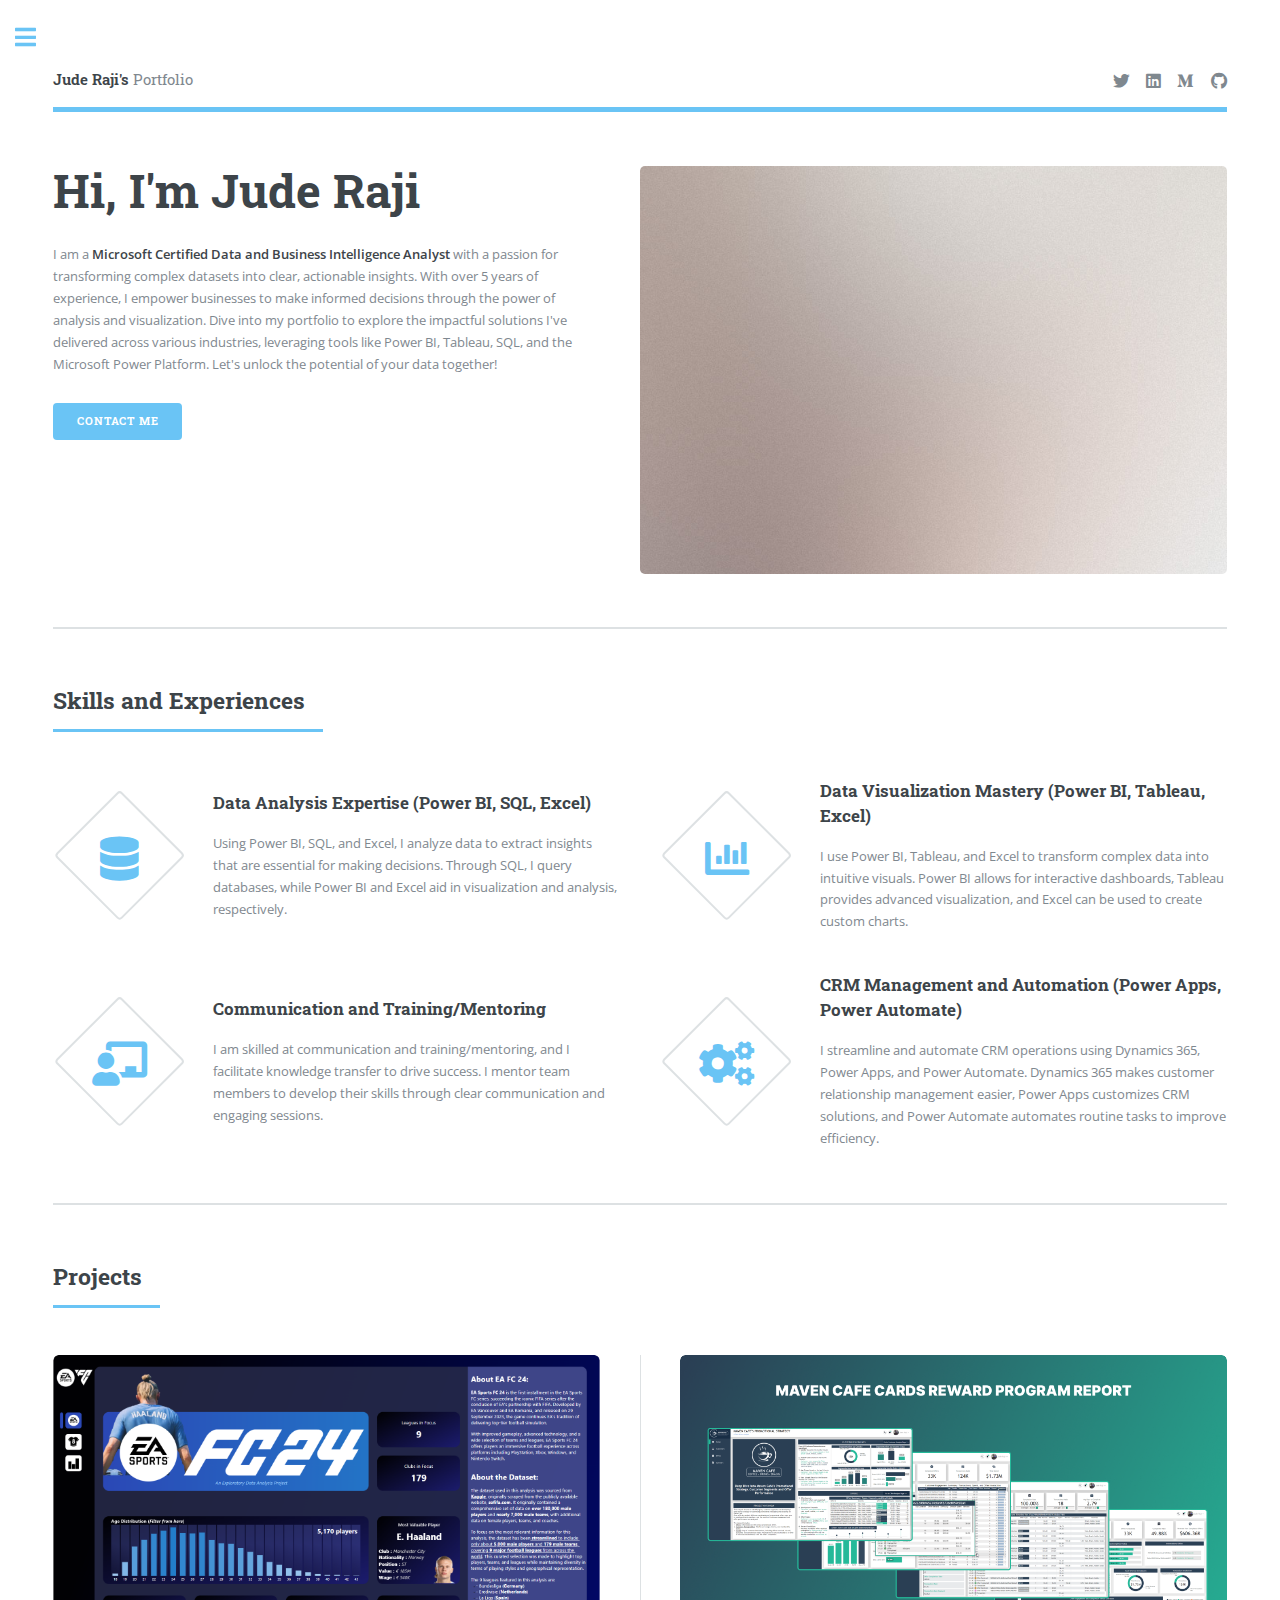
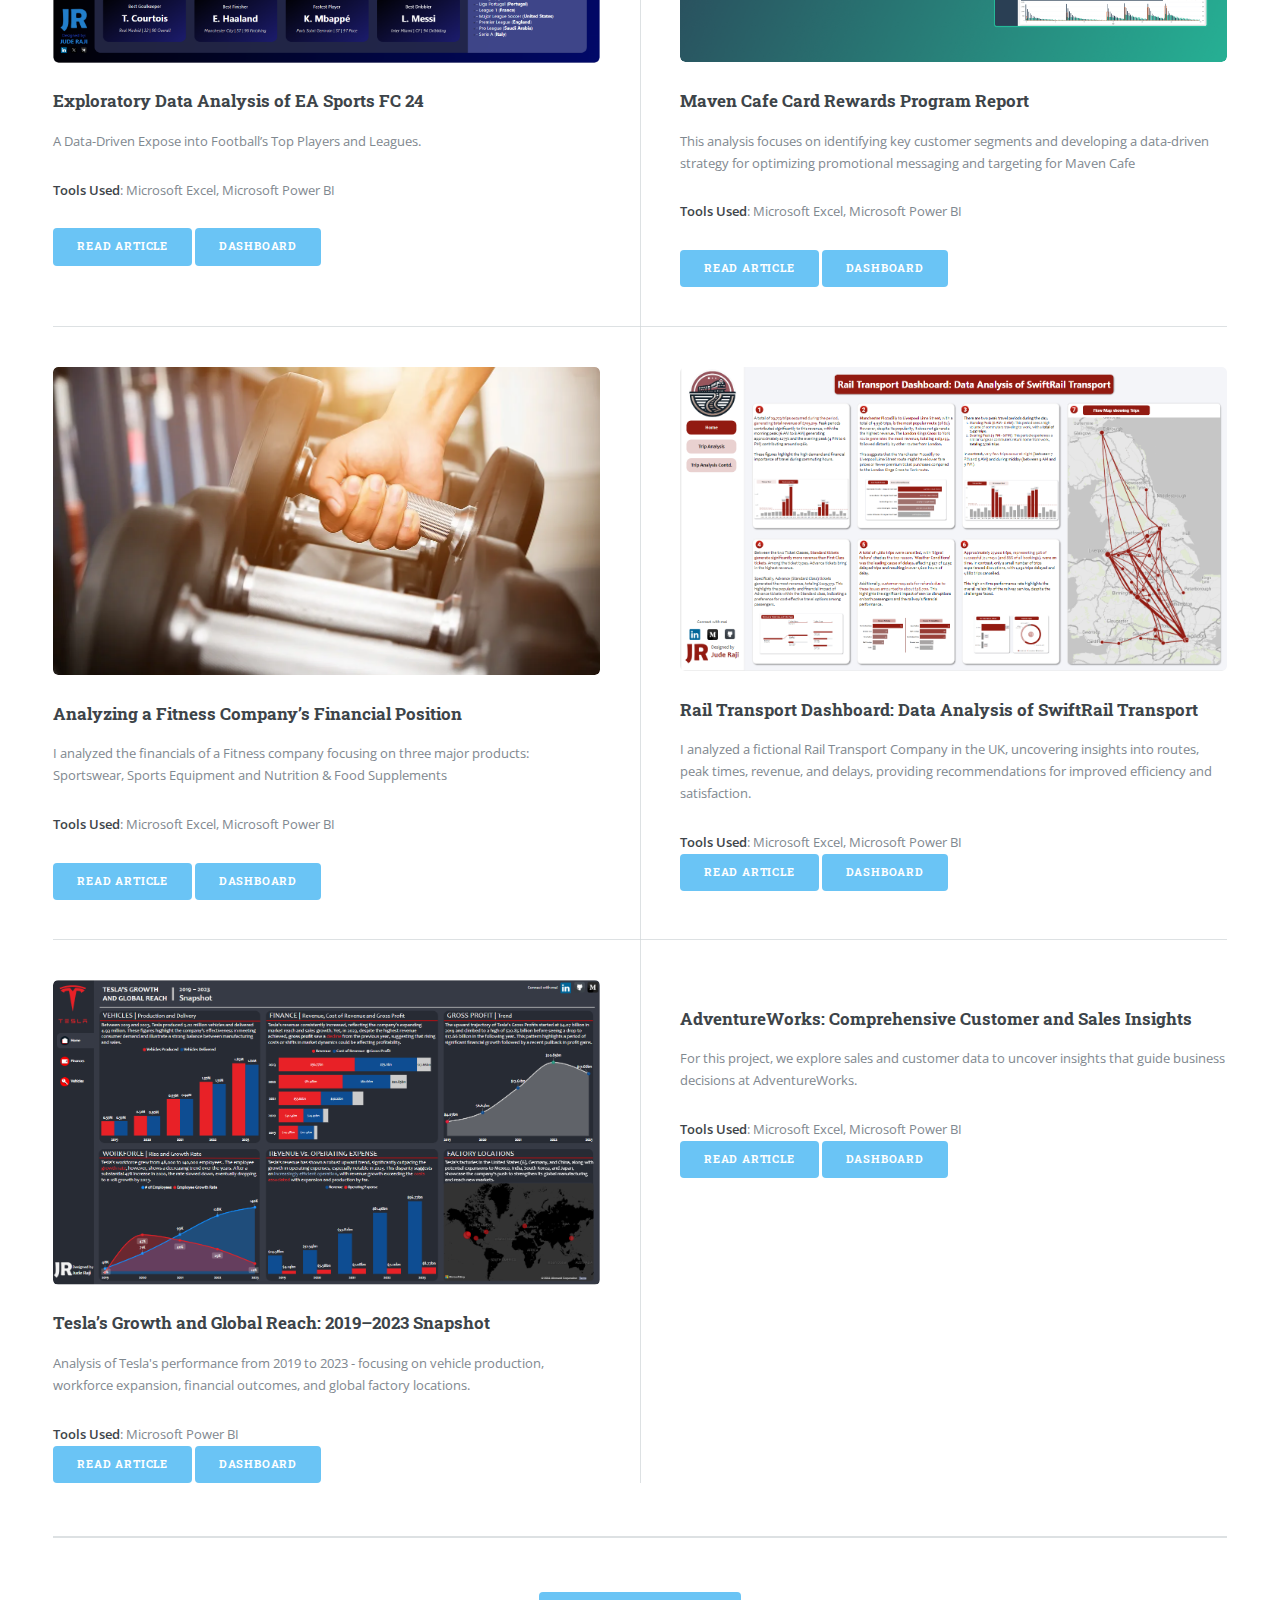
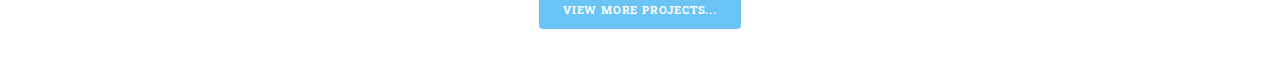
==== index.html @ 8372ec9c "Update index.html" ====
<!DOCTYPE HTML>
<!--
	
-->
<html>
	<head>
		<title>Home - Jude Raji's Portfolio</title>
		<link rel="shortcut icon" type="image/x-icon" href=images/favicon.ico>
		<meta charset="utf-8" />
		<meta name="viewport" content="width=device-width, initial-scale=1, user-scalable=no" />
		<link rel="stylesheet" href="assets/css/main.css" />
	</head>
	<body class="is-preload">

		<!-- Wrapper -->
			<div id="wrapper">

				<!-- Main -->
					<div id="main">
						<div class="inner">

							<!-- Header -->
								<header id="header">
								<a href="index.html" class="logo"><strong>Jude Raji's</strong> Portfolio</a>
									<ul class="icons">
										<li><a href="https://www.twitter.com/JudeRaji_" class="icon brands alt fa-twitter"><span class="label">Twitter</span></a></li>
										<li><a href="https://www.linkedin.com/in/jude-raji" class="icon brands alt fa-linkedin"><span class="label">Linkedin</span></a></li>
										<li><a href="https://juderaji.medium.com/" class ="icon brands alt fa-medium-m"><span class="label">Medium</span></a></li>
										<li><a href="https://github.com/juderaji" class="icon brands alt fa-github"><span class="label">GitHub</span></a></li>
									</ul>
								</header>

							<!-- Banner -->
								<section id="banner">
									<div class="content">
										<header>
											<h1>Hi, I'm Jude Raji</h1>
										</header>
										<p>I am a <strong>Microsoft Certified Data and Business Intelligence Analyst</strong> with a passion for transforming complex datasets into clear,
								actionable insights. With over 5 years of experience, I empower businesses to make informed decisions through the power of analysis and visualization.
								Dive into my portfolio to explore the impactful solutions I've delivered across various industries, leveraging tools like Power BI, Tableau, SQL,
								and the Microsoft Power Platform. Let's unlock the potential of your data together!</p>
										<ul class="actions">
											<li>
												<a href="mailto:juderaji10@gmail.com" class="button primary big">Contact Me</a>
											</li>
										</ul>
									</div>
									<span class="image object">
										<img src="images/pic10.jpg" alt="" />
									</span>
								</section>

							<!-- Section -->
								<section>
									<header class="major">
										<h2>Skills and Experiences</h2>
									</header>
									<div class="features">
										<article>
											<span class="icon solid fa-database"></span>
											<div class="content">
												<h3>Data Analysis Expertise (Power BI, SQL, Excel)</h3>
												<p>Using Power BI, SQL, and Excel, I analyze data to extract insights that are essential for making decisions. Through SQL, I query databases, while Power BI and Excel aid in visualization and analysis, respectively.</p>
											</div>
										</article>
										<article>
											<span class="icon solid fa-chart-bar"></span>
											<div class="content">
												<h3>Data Visualization Mastery (Power BI, Tableau, Excel)</h3>
												<p>I use Power BI, Tableau, and Excel to transform complex data into intuitive visuals. Power BI allows for interactive dashboards, Tableau provides advanced visualization, and Excel can be used to create custom charts.</p>
											</div>
										</article>
										<article>
											<span class="icon solid fa-chalkboard-teacher"></span>
											<div class="content">
												<h3>Communication and Training/Mentoring</h3>
												<p>I am skilled at communication and training/mentoring, and I facilitate knowledge transfer to drive success. I mentor team members to develop their skills through clear communication and engaging sessions.</p>
											</div>
										</article>
										<article>
											<span class="icon solid fa-cogs"></span>
											<div class="content">
												<h3>CRM Management and Automation (Power Apps, Power Automate)</h3>
												<p>I streamline and automate CRM operations using Dynamics 365, Power Apps, and Power Automate. Dynamics 365 makes customer relationship management easier, Power Apps customizes CRM solutions, and Power Automate automates routine tasks to improve efficiency.</p>
											</div>
										</article>
									</div>
								</section>

							<!-- Section -->
								<section>
									<header class="major">
								        	<h2>Projects</h2>
									</header>
										<div class="posts">
											<article>
												<a href="https://app.powerbi.com/view?r=eyJrIjoiY2FkODQyNDgtZTM5My00NTllLWI4ZTUtZDA1NDhlZjU3OTVkIiwidCI6ImQwMjZkZjkxLTg4MTYtNDIyNS04YmIyLWMzODJhOGUxZWYwYyJ9" class="image"><img src="images/EA FC 24/EAFC24_StartScreen.png" alt="" /></a>
												<h3>Exploratory Data Analysis of EA Sports FC 24</h3>
												<p>A Data-Driven Expose into Football’s Top Players and Leagues.</p>
												<p><strong>Tools Used</strong>: Microsoft Excel, Microsoft Power BI</p>
												<div class="action-buttons">
										                	<a href="https://medium.com/@juderaji/exploratory-data-analysis-ea-sports-fc-24-95730f2a1489" class="button primary">Read Article</a>
										                	<a href="https://app.powerbi.com/view?r=eyJrIjoiY2FkODQyNDgtZTM5My00NTllLWI4ZTUtZDA1NDhlZjU3OTVkIiwidCI6ImQwMjZkZjkxLTg4MTYtNDIyNS04YmIyLWMzODJhOGUxZWYwYyJ9" class="button primary">Dashboard</a>
										            	</div>
											</article>
									
											<article>
												 <a href="https://app.powerbi.com/view?r=eyJrIjoiYzIwMWZmNzMtZDNlNC00N2NlLTgxMGYtMDk4ZmJiODBmMmEwIiwidCI6ImQwMjZkZjkxLTg4MTYtNDIyNS04YmIyLWMzODJhOGUxZWYwYyJ9" class="image"><img src="images/Maven Cafe Rewards/maven_cafe_home.png" alt="" /></a>
												<h3>Maven Cafe Card Rewards Program Report</h3>
												<p>This analysis focuses on identifying key customer segments and developing a data-driven strategy for optimizing promotional messaging and targeting for Maven Cafe</p>
												<p><strong>Tools Used</strong>: Microsoft Excel, Microsoft Power BI</p>
												<div class="action-buttons">
													<a href="https://medium.com/@juderaji/maven-cafe-card-rewards-program-report-a955edcffc1b" class="button primary">Read Article</a>
													<a href="https://app.powerbi.com/view?r=eyJrIjoiYzIwMWZmNzMtZDNlNC00N2NlLTgxMGYtMDk4ZmJiODBmMmEwIiwidCI6ImQwMjZkZjkxLTg4MTYtNDIyNS04YmIyLWMzODJhOGUxZWYwYyJ9" class="button primary">Dashboard</a>
												</div>
											</article>
										
											<article>
												<a href="https://app.powerbi.com/view?r=eyJrIjoiNjVjZTExYTgtOGJiNC00ZjJkLTkwZmMtMTI0N2MzZTQ2OGU0IiwidCI6ImQwMjZkZjkxLTg4MTYtNDIyNS04YmIyLWMzODJhOGUxZWYwYyJ9" class="image"><img src="images/Business Financial analysis/vitalcoreimage.png" alt="" /></a>
												<h3>Analyzing a Fitness Company’s Financial Position</h3>
												<p>I analyzed the financials of a Fitness company focusing on three major products: Sportswear, Sports Equipment and Nutrition & Food Supplements</p>
												<p><strong>Tools Used</strong>: Microsoft Excel, Microsoft Power BI</p>
												<div class="action-buttons">
													<a href="https://medium.com/@juderaji/analyzing-a-fitness-companys-financial-position-abd862b62f04" class="button primary">Read Article</a>
													<a href="https://app.powerbi.com/view?r=eyJrIjoiNjVjZTExYTgtOGJiNC00ZjJkLTkwZmMtMTI0N2MzZTQ2OGU0IiwidCI6ImQwMjZkZjkxLTg4MTYtNDIyNS04YmIyLWMzODJhOGUxZWYwYyJ9" class="button primary">Dashboard</a>
												</div>
											</article>
										
											<article>
												<a href="https://app.powerbi.com/view?r=eyJrIjoiY2VkOTg0N2MtZjNmNy00OTk2LTk1MTktNTIzNGIyZmZjZmUxIiwidCI6ImQwMjZkZjkxLTg4MTYtNDIyNS04YmIyLWMzODJhOGUxZWYwYyJ9" class="image"><img src="images/SwiftRail/homepagephoto.png" alt="" /></a>
												<h3>Rail Transport Dashboard: Data Analysis of SwiftRail Transport</h3>
												<p>I analyzed a fictional Rail Transport Company in the UK, uncovering insights into routes, peak times, revenue, and delays, providing recommendations for improved efficiency and satisfaction.</p>
												<p3><strong>Tools Used</strong>: Microsoft Excel, Microsoft Power BI</p3>
												<div class="action-buttons">
													<a href="https://medium.com/@juderaji/my-submission-for-maven-rail-challenge-115980c542a7" class="button primary">Read Article</a>
													<a href="https://app.powerbi.com/view?r=eyJrIjoiY2VkOTg0N2MtZjNmNy00OTk2LTk1MTktNTIzNGIyZmZjZmUxIiwidCI6ImQwMjZkZjkxLTg4MTYtNDIyNS04YmIyLWMzODJhOGUxZWYwYyJ9" class="button primary">Dashboard</a>
										            	</div>
											</article>
										
											<article>
												<a href="https://app.powerbi.com/view?r=eyJrIjoiMDMxMTI1MDMtNGEyZC00YjNkLWE3NjAtYWJkMTcxN2E5N2E1IiwidCI6ImQwMjZkZjkxLTg4MTYtNDIyNS04YmIyLWMzODJhOGUxZWYwYyJ9" class="image"><img src="images/tesla_sales/home_page_upg.png" alt="" /></a>
												<h3>Tesla’s Growth and Global Reach: 2019–2023 Snapshot</h3>
												<p>Analysis of Tesla's performance from 2019 to 2023 - focusing on vehicle production, workforce expansion, financial outcomes, and global factory locations.</p>
												<p3><strong>Tools Used</strong>: Microsoft Power BI</p3>
												<div class="action-buttons">
													<a href="https://medium.com/@juderaji/teslas-growth-and-global-reach-2019-2023-snapshot-f76f0f666e65" class="button primary">Read Article</a>
													<a href="https://app.powerbi.com/view?r=eyJrIjoiMDMxMTI1MDMtNGEyZC00YjNkLWE3NjAtYWJkMTcxN2E5N2E1IiwidCI6ImQwMjZkZjkxLTg4MTYtNDIyNS04YmIyLWMzODJhOGUxZWYwYyJ9" class="button primary">Dashboard</a>
										            	</div>
											</article>
										
											<article>
										            	<a href="https://app.powerbi.com/view?r=eyJrIjoiNTlkMjBlOGYtYzFkNS00NGUzLWIxZDQtYjA2ZGI0MGQ2ZWM3IiwidCI6ImQwMjZkZjkxLTg4MTYtNDIyNS04YmIyLWMzODJhOGUxZWYwYyJ9" class="image"><img src="images/AdventureWorks/AWHome.png" alt="" /></a>
										            	<h3>AdventureWorks: Comprehensive Customer and Sales Insights</h3>
										            	<p>For this project, we explore sales and customer data to uncover insights that guide business decisions at AdventureWorks.</p>
										            	<p3><strong>Tools Used</strong>: Microsoft Excel, Microsoft Power BI</p3>
												<div class="action-buttons">
										                	<a href="https://medium.com/@juderaji/adventureworks-comprehensive-customer-and-sales-insights-b11faa9f3736" class="button primary">Read Article</a>
										                	<a href="https://app.powerbi.com/view?r=eyJrIjoiNTlkMjBlOGYtYzFkNS00NGUzLWIxZDQtYjA2ZGI0MGQ2ZWM3IiwidCI6ImQwMjZkZjkxLTg4MTYtNDIyNS04YmIyLWMzODJhOGUxZWYwYyJ9" class="button primary">Dashboard</a>
										            	</div>
										        </article>
										</div>
								</section>
							<section class="split contact">
								<ul class="actions special">
									<li>
										<a href="projects.html" class="button primary">View More Projects...</a>
									</li>
								</ul>
							</section>
						</div>
					</div>

				<!-- Sidebar -->
					<div id="sidebar">
						<div class="inner">

							<!-- Search -->
								<section id="search" class="alt">
									<form method="post" action="#">
										<input type="text" name="query" id="query" placeholder="Search" />
									</form>
								</section>

							<!-- Menu -->
								<nav id="menu">
									<header class="major">
										<h2>Menu</h2>
									</header>
									<ul>
										<li><a href="projects.html">Projects</a></li>
										<li><a href="https://drive.google.com/file/d/1DKrSkUPFk3HfWQC4Z0gSmHMMOM194wja/view?usp=drive_link">View my Resume</a></li>
										<li><a href="https://drive.google.com/drive/folders/1iQTUfNhPxMp0O7bPFYZOD3nHFOKK0EOF?usp=sharing">Find Sample Datasets Here</a></li>
									</ul>
								</nav>

							<!-- Section -->
								<section>
									<header class="major">
										<h2>Get in touch</h2>
									</header>
									<p>To hire me, you can reach out to me via my email.</p>
									<p>I am available for Data Analysis roles, Projects, Freelance, and Contract Roles.</p>
									<ul class="contact">
										<li class="icon solid fa-envelope"><a href="mailto:juderaji10@gmail.com">juderaji10@gmail.com</a></li>
										<li class="icon solid fa-home">Brampton • Ontario • Canada</li>
									</ul>
								</section>

							<!-- Footer -->
								<footer id="footer">
									<p class="copyright">&copy; Untitled. All rights reserved. Demo Images: <a href="https://unsplash.com">Unsplash</a>. Design: <a href="https://html5up.net">HTML5 UP</a>.</p>
								</footer>

						</div>
					</div>

			</div>

		<!-- Scripts -->
			<script src="assets/js/jquery.min.js"></script>
			<script src="assets/js/browser.min.js"></script>
			<script src="assets/js/breakpoints.min.js"></script>
			<script src="assets/js/util.js"></script>
			<script src="assets/js/main.js"></script>

	</body>
</html>
---- assets/css/main.css ----
@import url(fontawesome-all.min.css);
@import url("https://fonts.googleapis.com/css?family=Open+Sans:400,600,400italic,600italic|Roboto+Slab:400,700");
/*
	Editorial by HTML5 UP
	html5up.net | @ajlkn
	Free for personal and commercial use under the CCA 3.0 license (html5up.net/license)
*/
html, body, div, span, applet, object,
iframe, h1, h2, h3, h4, h5, h6, p, blockquote,
pre, a, abbr, acronym, address, big, cite,
code, del, dfn, em, img, ins, kbd, q, s, samp,
small, strike, strong, sub, sup, tt, var, b,
u, i, center, dl, dt, dd, ol, ul, li, fieldset,
form, label, legend, table, caption, tbody,
tfoot, thead, tr, th, td, article, aside,
canvas, details, embed, figure, figcaption,
footer, header, hgroup, menu, nav, output, ruby,
section, summary, time, mark, audio, video {
  margin: 0;
  padding: 0;
  border: 0;
  font-size: 100%;
  font: inherit;
  vertical-align: baseline; }

article, aside, details, figcaption, figure,
footer, header, hgroup, menu, nav, section {
  display: block; }

body {
  line-height: 1; }

ol, ul {
  list-style: none; }

blockquote, q {
  quotes: none; }
  blockquote:before, blockquote:after, q:before, q:after {
    content: '';
    content: none; }

table {
  border-collapse: collapse;
  border-spacing: 0; }

body {
  -webkit-text-size-adjust: none; }

mark {
  background-color: transparent;
  color: inherit; }

input::-moz-focus-inner {
  border: 0;
  padding: 0; }

input, select, textarea {
  -moz-appearance: none;
  -webkit-appearance: none;
  -ms-appearance: none;
  appearance: none; }

/* Basic */
@-ms-viewport {
  width: device-width; }

body {
  -ms-overflow-style: scrollbar; }

@media screen and (max-width: 480px) {
  html, body {
    min-width: 320px; } }

html {
  box-sizing: border-box; }

*, *:before, *:after {
  box-sizing: inherit; }

body {
  background: #ffffff; }
  body.is-preload *, body.is-preload *:before, body.is-preload *:after, body.is-resizing *, body.is-resizing *:before, body.is-resizing *:after {
    -moz-animation: none !important;
    -webkit-animation: none !important;
    -ms-animation: none !important;
    animation: none !important;
    -moz-transition: none !important;
    -webkit-transition: none !important;
    -ms-transition: none !important;
    transition: none !important; }

/* Type */
body, input, select, textarea {
  color: #7f888f;
  font-family: "Open Sans", sans-serif;
  font-size: 13pt;
  font-weight: 400;
  line-height: 1.65; }
  @media screen and (max-width: 1680px) {
    body, input, select, textarea {
      font-size: 11pt; } }
  @media screen and (max-width: 1280px) {
    body, input, select, textarea {
      font-size: 10pt; } }
  @media screen and (max-width: 360px) {
    body, input, select, textarea {
      font-size: 9pt; } }

a {
  -moz-transition: color 0.2s ease-in-out, border-bottom-color 0.2s ease-in-out;
  -webkit-transition: color 0.2s ease-in-out, border-bottom-color 0.2s ease-in-out;
  -ms-transition: color 0.2s ease-in-out, border-bottom-color 0.2s ease-in-out;
  transition: color 0.2s ease-in-out, border-bottom-color 0.2s ease-in-out;
  border-bottom: dotted 1px;
  color: #6ac4f5;
  text-decoration: none; }
  a:hover {
    border-bottom-color: #6ac4f5;
    color: #6ac4f5 !important; }
    a:hover strong {
      color: inherit; }

strong, b {
  color: #3d4449;
  font-weight: 600; }

em, i {
  font-style: italic; }

p {
  margin: 0 0 2em 0; }

h1, h2, h3, h4, h5, h6 {
  color: #3d4449;
  font-family: "Roboto Slab", serif;
  font-weight: 700;
  line-height: 1.5;
  margin: 0 0 1em 0; }
  h1 a, h2 a, h3 a, h4 a, h5 a, h6 a {
    color: inherit;
    text-decoration: none;
    border-bottom: 0; }

h1 {
  font-size: 4em;
  margin: 0 0 0.5em 0;
  line-height: 1.3; }

h2 {
  font-size: 1.75em; }

h3 {
  font-size: 1.25em; }

h4 {
  font-size: 1.1em; }

h5 {
  font-size: 0.9em; }

h6 {
  font-size: 0.7em; }

@media screen and (max-width: 1680px) {
  h1 {
    font-size: 3.5em; } }

@media screen and (max-width: 980px) {
  h1 {
    font-size: 3.25em; } }

@media screen and (max-width: 736px) {
  h1 {
    font-size: 2em;
    line-height: 1.4; }
  h2 {
    font-size: 1.5em; } }

sub {
  font-size: 0.8em;
  position: relative;
  top: 0.5em; }

sup {
  font-size: 0.8em;
  position: relative;
  top: -0.5em; }

blockquote {
  border-left: solid 3px rgba(210, 215, 217, 0.75);
  font-style: italic;
  margin: 0 0 2em 0;
  padding: 0.5em 0 0.5em 2em; }

code {
  background: rgba(230, 235, 237, 0.25);
  border-radius: 0.375em;
  border: solid 1px rgba(210, 215, 217, 0.75);
  font-family: "Courier New", monospace;
  font-size: 0.9em;
  margin: 0 0.25em;
  padding: 0.25em 0.65em; }

pre {
  -webkit-overflow-scrolling: touch;
  font-family: "Courier New", monospace;
  font-size: 0.9em;
  margin: 0 0 2em 0; }
  pre code {
    display: block;
    line-height: 1.75;
    padding: 1em 1.5em;
    overflow-x: auto; }

hr {
  border: 0;
  border-bottom: solid 1px rgba(210, 215, 217, 0.75);
  margin: 2em 0; }
  hr.major {
    margin: 3em 0; }

.align-left {
  text-align: left; }

.align-center {
  text-align: center; }

.align-right {
  text-align: right; }

/* Row */
.row {
  display: flex;
  flex-wrap: wrap;
  box-sizing: border-box;
  align-items: stretch; }
  .row > * {
    box-sizing: border-box; }
  .row.gtr-uniform > * > :last-child {
    margin-bottom: 0; }
  .row.aln-left {
    justify-content: flex-start; }
  .row.aln-center {
    justify-content: center; }
  .row.aln-right {
    justify-content: flex-end; }
  .row.aln-top {
    align-items: flex-start; }
  .row.aln-middle {
    align-items: center; }
  .row.aln-bottom {
    align-items: flex-end; }
  .row > .imp {
    order: -1; }
  .row > .col-1 {
    width: 8.33333%; }
  .row > .off-1 {
    margin-left: 8.33333%; }
  .row > .col-2 {
    width: 16.66667%; }
  .row > .off-2 {
    margin-left: 16.66667%; }
  .row > .col-3 {
    width: 25%; }
  .row > .off-3 {
    margin-left: 25%; }
  .row > .col-4 {
    width: 33.33333%; }
  .row > .off-4 {
    margin-left: 33.33333%; }
  .row > .col-5 {
    width: 41.66667%; }
  .row > .off-5 {
    margin-left: 41.66667%; }
  .row > .col-6 {
    width: 50%; }
  .row > .off-6 {
    margin-left: 50%; }
  .row > .col-7 {
    width: 58.33333%; }
  .row > .off-7 {
    margin-left: 58.33333%; }
  .row > .col-8 {
    width: 66.66667%; }
  .row > .off-8 {
    margin-left: 66.66667%; }
  .row > .col-9 {
    width: 75%; }
  .row > .off-9 {
    margin-left: 75%; }
  .row > .col-10 {
    width: 83.33333%; }
  .row > .off-10 {
    margin-left: 83.33333%; }
  .row > .col-11 {
    width: 91.66667%; }
  .row > .off-11 {
    margin-left: 91.66667%; }
  .row > .col-12 {
    width: 100%; }
  .row > .off-12 {
    margin-left: 100%; }
  .row.gtr-0 {
    margin-top: 0;
    margin-left: 0em; }
    .row.gtr-0 > * {
      padding: 0 0 0 0em; }
    .row.gtr-0.gtr-uniform {
      margin-top: 0em; }
      .row.gtr-0.gtr-uniform > * {
        padding-top: 0em; }
  .row.gtr-25 {
    margin-top: 0;
    margin-left: -0.375em; }
    .row.gtr-25 > * {
      padding: 0 0 0 0.375em; }
    .row.gtr-25.gtr-uniform {
      margin-top: -0.375em; }
      .row.gtr-25.gtr-uniform > * {
        padding-top: 0.375em; }
  .row.gtr-50 {
    margin-top: 0;
    margin-left: -0.75em; }
    .row.gtr-50 > * {
      padding: 0 0 0 0.75em; }
    .row.gtr-50.gtr-uniform {
      margin-top: -0.75em; }
      .row.gtr-50.gtr-uniform > * {
        padding-top: 0.75em; }
  .row {
    margin-top: 0;
    margin-left: -1.5em; }
    .row > * {
      padding: 0 0 0 1.5em; }
    .row.gtr-uniform {
      margin-top: -1.5em; }
      .row.gtr-uniform > * {
        padding-top: 1.5em; }
  .row.gtr-150 {
    margin-top: 0;
    margin-left: -2.25em; }
    .row.gtr-150 > * {
      padding: 0 0 0 2.25em; }
    .row.gtr-150.gtr-uniform {
      margin-top: -2.25em; }
      .row.gtr-150.gtr-uniform > * {
        padding-top: 2.25em; }
  .row.gtr-200 {
    margin-top: 0;
    margin-left: -3em; }
    .row.gtr-200 > * {
      padding: 0 0 0 3em; }
    .row.gtr-200.gtr-uniform {
      margin-top: -3em; }
      .row.gtr-200.gtr-uniform > * {
        padding-top: 3em; }
  @media screen and (max-width: 1680px) {
    .row {
      display: flex;
      flex-wrap: wrap;
      box-sizing: border-box;
      align-items: stretch; }
      .row > * {
        box-sizing: border-box; }
      .row.gtr-uniform > * > :last-child {
        margin-bottom: 0; }
      .row.aln-left {
        justify-content: flex-start; }
      .row.aln-center {
        justify-content: center; }
      .row.aln-right {
        justify-content: flex-end; }
      .row.aln-top {
        align-items: flex-start; }
      .row.aln-middle {
        align-items: center; }
      .row.aln-bottom {
        align-items: flex-end; }
      .row > .imp-xlarge {
        order: -1; }
      .row > .col-1-xlarge {
        width: 8.33333%; }
      .row > .off-1-xlarge {
        margin-left: 8.33333%; }
      .row > .col-2-xlarge {
        width: 16.66667%; }
      .row > .off-2-xlarge {
        margin-left: 16.66667%; }
      .row > .col-3-xlarge {
        width: 25%; }
      .row > .off-3-xlarge {
        margin-left: 25%; }
      .row > .col-4-xlarge {
        width: 33.33333%; }
      .row > .off-4-xlarge {
        margin-left: 33.33333%; }
      .row > .col-5-xlarge {
        width: 41.66667%; }
      .row > .off-5-xlarge {
        margin-left: 41.66667%; }
      .row > .col-6-xlarge {
        width: 50%; }
      .row > .off-6-xlarge {
        margin-left: 50%; }
      .row > .col-7-xlarge {
        width: 58.33333%; }
      .row > .off-7-xlarge {
        margin-left: 58.33333%; }
      .row > .col-8-xlarge {
        width: 66.66667%; }
      .row > .off-8-xlarge {
        margin-left: 66.66667%; }
      .row > .col-9-xlarge {
        width: 75%; }
      .row > .off-9-xlarge {
        margin-left: 75%; }
      .row > .col-10-xlarge {
        width: 83.33333%; }
      .row > .off-10-xlarge {
        margin-left: 83.33333%; }
      .row > .col-11-xlarge {
        width: 91.66667%; }
      .row > .off-11-xlarge {
        margin-left: 91.66667%; }
      .row > .col-12-xlarge {
        width: 100%; }
      .row > .off-12-xlarge {
        margin-left: 100%; }
      .row.gtr-0 {
        margin-top: 0;
        margin-left: 0em; }
        .row.gtr-0 > * {
          padding: 0 0 0 0em; }
        .row.gtr-0.gtr-uniform {
          margin-top: 0em; }
          .row.gtr-0.gtr-uniform > * {
            padding-top: 0em; }
      .row.gtr-25 {
        margin-top: 0;
        margin-left: -0.375em; }
        .row.gtr-25 > * {
          padding: 0 0 0 0.375em; }
        .row.gtr-25.gtr-uniform {
          margin-top: -0.375em; }
          .row.gtr-25.gtr-uniform > * {
            padding-top: 0.375em; }
      .row.gtr-50 {
        margin-top: 0;
        margin-left: -0.75em; }
        .row.gtr-50 > * {
          padding: 0 0 0 0.75em; }
        .row.gtr-50.gtr-uniform {
          margin-top: -0.75em; }
          .row.gtr-50.gtr-uniform > * {
            padding-top: 0.75em; }
      .row {
        margin-top: 0;
        margin-left: -1.5em; }
        .row > * {
          padding: 0 0 0 1.5em; }
        .row.gtr-uniform {
          margin-top: -1.5em; }
          .row.gtr-uniform > * {
            padding-top: 1.5em; }
      .row.gtr-150 {
        margin-top: 0;
        margin-left: -2.25em; }
        .row.gtr-150 > * {
          padding: 0 0 0 2.25em; }
        .row.gtr-150.gtr-uniform {
          margin-top: -2.25em; }
          .row.gtr-150.gtr-uniform > * {
            padding-top: 2.25em; }
      .row.gtr-200 {
        margin-top: 0;
        margin-left: -3em; }
        .row.gtr-200 > * {
          padding: 0 0 0 3em; }
        .row.gtr-200.gtr-uniform {
          margin-top: -3em; }
          .row.gtr-200.gtr-uniform > * {
            padding-top: 3em; } }
  @media screen and (max-width: 1280px) {
    .row {
      display: flex;
      flex-wrap: wrap;
      box-sizing: border-box;
      align-items: stretch; }
      .row > * {
        box-sizing: border-box; }
      .row.gtr-uniform > * > :last-child {
        margin-bottom: 0; }
      .row.aln-left {
        justify-content: flex-start; }
      .row.aln-center {
        justify-content: center; }
      .row.aln-right {
        justify-content: flex-end; }
      .row.aln-top {
        align-items: flex-start; }
      .row.aln-middle {
        align-items: center; }
      .row.aln-bottom {
        align-items: flex-end; }
      .row > .imp-large {
        order: -1; }
      .row > .col-1-large {
        width: 8.33333%; }
      .row > .off-1-large {
        margin-left: 8.33333%; }
      .row > .col-2-large {
        width: 16.66667%; }
      .row > .off-2-large {
        margin-left: 16.66667%; }
      .row > .col-3-large {
        width: 25%; }
      .row > .off-3-large {
        margin-left: 25%; }
      .row > .col-4-large {
        width: 33.33333%; }
      .row > .off-4-large {
        margin-left: 33.33333%; }
      .row > .col-5-large {
        width: 41.66667%; }
      .row > .off-5-large {
        margin-left: 41.66667%; }
      .row > .col-6-large {
        width: 50%; }
      .row > .off-6-large {
        margin-left: 50%; }
      .row > .col-7-large {
        width: 58.33333%; }
      .row > .off-7-large {
        margin-left: 58.33333%; }
      .row > .col-8-large {
        width: 66.66667%; }
      .row > .off-8-large {
        margin-left: 66.66667%; }
      .row > .col-9-large {
        width: 75%; }
      .row > .off-9-large {
        margin-left: 75%; }
      .row > .col-10-large {
        width: 83.33333%; }
      .row > .off-10-large {
        margin-left: 83.33333%; }
      .row > .col-11-large {
        width: 91.66667%; }
      .row > .off-11-large {
        margin-left: 91.66667%; }
      .row > .col-12-large {
        width: 100%; }
      .row > .off-12-large {
        margin-left: 100%; }
      .row.gtr-0 {
        margin-top: 0;
        margin-left: 0em; }
        .row.gtr-0 > * {
          padding: 0 0 0 0em; }
        .row.gtr-0.gtr-uniform {
          margin-top: 0em; }
          .row.gtr-0.gtr-uniform > * {
            padding-top: 0em; }
      .row.gtr-25 {
        margin-top: 0;
        margin-left: -0.375em; }
        .row.gtr-25 > * {
          padding: 0 0 0 0.375em; }
        .row.gtr-25.gtr-uniform {
          margin-top: -0.375em; }
          .row.gtr-25.gtr-uniform > * {
            padding-top: 0.375em; }
      .row.gtr-50 {
        margin-top: 0;
        margin-left: -0.75em; }
        .row.gtr-50 > * {
          padding: 0 0 0 0.75em; }
        .row.gtr-50.gtr-uniform {
          margin-top: -0.75em; }
          .row.gtr-50.gtr-uniform > * {
            padding-top: 0.75em; }
      .row {
        margin-top: 0;
        margin-left: -1.5em; }
        .row > * {
          padding: 0 0 0 1.5em; }
        .row.gtr-uniform {
          margin-top: -1.5em; }
          .row.gtr-uniform > * {
            padding-top: 1.5em; }
      .row.gtr-150 {
        margin-top: 0;
        margin-left: -2.25em; }
        .row.gtr-150 > * {
          padding: 0 0 0 2.25em; }
        .row.gtr-150.gtr-uniform {
          margin-top: -2.25em; }
          .row.gtr-150.gtr-uniform > * {
            padding-top: 2.25em; }
      .row.gtr-200 {
        margin-top: 0;
        margin-left: -3em; }
        .row.gtr-200 > * {
          padding: 0 0 0 3em; }
        .row.gtr-200.gtr-uniform {
          margin-top: -3em; }
          .row.gtr-200.gtr-uniform > * {
            padding-top: 3em; } }
  @media screen and (max-width: 980px) {
    .row {
      display: flex;
      flex-wrap: wrap;
      box-sizing: border-box;
      align-items: stretch; }
      .row > * {
        box-sizing: border-box; }
      .row.gtr-uniform > * > :last-child {
        margin-bottom: 0; }
      .row.aln-left {
        justify-content: flex-start; }
      .row.aln-center {
        justify-content: center; }
      .row.aln-right {
        justify-content: flex-end; }
      .row.aln-top {
        align-items: flex-start; }
      .row.aln-middle {
        align-items: center; }
      .row.aln-bottom {
        align-items: flex-end; }
      .row > .imp-medium {
        order: -1; }
      .row > .col-1-medium {
        width: 8.33333%; }
      .row > .off-1-medium {
        margin-left: 8.33333%; }
      .row > .col-2-medium {
        width: 16.66667%; }
      .row > .off-2-medium {
        margin-left: 16.66667%; }
      .row > .col-3-medium {
        width: 25%; }
      .row > .off-3-medium {
        margin-left: 25%; }
      .row > .col-4-medium {
        width: 33.33333%; }
      .row > .off-4-medium {
        margin-left: 33.33333%; }
      .row > .col-5-medium {
        width: 41.66667%; }
      .row > .off-5-medium {
        margin-left: 41.66667%; }
      .row > .col-6-medium {
        width: 50%; }
      .row > .off-6-medium {
        margin-left: 50%; }
      .row > .col-7-medium {
        width: 58.33333%; }
      .row > .off-7-medium {
        margin-left: 58.33333%; }
      .row > .col-8-medium {
        width: 66.66667%; }
      .row > .off-8-medium {
        margin-left: 66.66667%; }
      .row > .col-9-medium {
        width: 75%; }
      .row > .off-9-medium {
        margin-left: 75%; }
      .row > .col-10-medium {
        width: 83.33333%; }
      .row > .off-10-medium {
        margin-left: 83.33333%; }
      .row > .col-11-medium {
        width: 91.66667%; }
      .row > .off-11-medium {
        margin-left: 91.66667%; }
      .row > .col-12-medium {
        width: 100%; }
      .row > .off-12-medium {
        margin-left: 100%; }
      .row.gtr-0 {
        margin-top: 0;
        margin-left: 0em; }
        .row.gtr-0 > * {
          padding: 0 0 0 0em; }
        .row.gtr-0.gtr-uniform {
          margin-top: 0em; }
          .row.gtr-0.gtr-uniform > * {
            padding-top: 0em; }
      .row.gtr-25 {
        margin-top: 0;
        margin-left: -0.375em; }
        .row.gtr-25 > * {
          padding: 0 0 0 0.375em; }
        .row.gtr-25.gtr-uniform {
          margin-top: -0.375em; }
          .row.gtr-25.gtr-uniform > * {
            padding-top: 0.375em; }
      .row.gtr-50 {
        margin-top: 0;
        margin-left: -0.75em; }
        .row.gtr-50 > * {
          padding: 0 0 0 0.75em; }
        .row.gtr-50.gtr-uniform {
          margin-top: -0.75em; }
          .row.gtr-50.gtr-uniform > * {
            padding-top: 0.75em; }
      .row {
        margin-top: 0;
        margin-left: -1.5em; }
        .row > * {
          padding: 0 0 0 1.5em; }
        .row.gtr-uniform {
          margin-top: -1.5em; }
          .row.gtr-uniform > * {
            padding-top: 1.5em; }
      .row.gtr-150 {
        margin-top: 0;
        margin-left: -2.25em; }
        .row.gtr-150 > * {
          padding: 0 0 0 2.25em; }
        .row.gtr-150.gtr-uniform {
          margin-top: -2.25em; }
          .row.gtr-150.gtr-uniform > * {
            padding-top: 2.25em; }
      .row.gtr-200 {
        margin-top: 0;
        margin-left: -3em; }
        .row.gtr-200 > * {
          padding: 0 0 0 3em; }
        .row.gtr-200.gtr-uniform {
          margin-top: -3em; }
          .row.gtr-200.gtr-uniform > * {
            padding-top: 3em; } }
  @media screen and (max-width: 736px) {
    .row {
      display: flex;
      flex-wrap: wrap;
      box-sizing: border-box;
      align-items: stretch; }
      .row > * {
        box-sizing: border-box; }
      .row.gtr-uniform > * > :last-child {
        margin-bottom: 0; }
      .row.aln-left {
        justify-content: flex-start; }
      .row.aln-center {
        justify-content: center; }
      .row.aln-right {
        justify-content: flex-end; }
      .row.aln-top {
        align-items: flex-start; }
      .row.aln-middle {
        align-items: center; }
      .row.aln-bottom {
        align-items: flex-end; }
      .row > .imp-small {
        order: -1; }
      .row > .col-1-small {
        width: 8.33333%; }
      .row > .off-1-small {
        margin-left: 8.33333%; }
      .row > .col-2-small {
        width: 16.66667%; }
      .row > .off-2-small {
        margin-left: 16.66667%; }
      .row > .col-3-small {
        width: 25%; }
      .row > .off-3-small {
        margin-left: 25%; }
      .row > .col-4-small {
        width: 33.33333%; }
      .row > .off-4-small {
        margin-left: 33.33333%; }
      .row > .col-5-small {
        width: 41.66667%; }
      .row > .off-5-small {
        margin-left: 41.66667%; }
      .row > .col-6-small {
        width: 50%; }
      .row > .off-6-small {
        margin-left: 50%; }
      .row > .col-7-small {
        width: 58.33333%; }
      .row > .off-7-small {
        margin-left: 58.33333%; }
      .row > .col-8-small {
        width: 66.66667%; }
      .row > .off-8-small {
        margin-left: 66.66667%; }
      .row > .col-9-small {
        width: 75%; }
      .row > .off-9-small {
        margin-left: 75%; }
      .row > .col-10-small {
        width: 83.33333%; }
      .row > .off-10-small {
        margin-left: 83.33333%; }
      .row > .col-11-small {
        width: 91.66667%; }
      .row > .off-11-small {
        margin-left: 91.66667%; }
      .row > .col-12-small {
        width: 100%; }
      .row > .off-12-small {
        margin-left: 100%; }
      .row.gtr-0 {
        margin-top: 0;
        margin-left: 0em; }
        .row.gtr-0 > * {
          padding: 0 0 0 0em; }
        .row.gtr-0.gtr-uniform {
          margin-top: 0em; }
          .row.gtr-0.gtr-uniform > * {
            padding-top: 0em; }
      .row.gtr-25 {
        margin-top: 0;
        margin-left: -0.375em; }
        .row.gtr-25 > * {
          padding: 0 0 0 0.375em; }
        .row.gtr-25.gtr-uniform {
          margin-top: -0.375em; }
          .row.gtr-25.gtr-uniform > * {
            padding-top: 0.375em; }
      .row.gtr-50 {
        margin-top: 0;
        margin-left: -0.75em; }
        .row.gtr-50 > * {
          padding: 0 0 0 0.75em; }
        .row.gtr-50.gtr-uniform {
          margin-top: -0.75em; }
          .row.gtr-50.gtr-uniform > * {
            padding-top: 0.75em; }
      .row {
        margin-top: 0;
        margin-left: -1.5em; }
        .row > * {
          padding: 0 0 0 1.5em; }
        .row.gtr-uniform {
          margin-top: -1.5em; }
          .row.gtr-uniform > * {
            padding-top: 1.5em; }
      .row.gtr-150 {
        margin-top: 0;
        margin-left: -2.25em; }
        .row.gtr-150 > * {
          padding: 0 0 0 2.25em; }
        .row.gtr-150.gtr-uniform {
          margin-top: -2.25em; }
          .row.gtr-150.gtr-uniform > * {
            padding-top: 2.25em; }
      .row.gtr-200 {
        margin-top: 0;
        margin-left: -3em; }
        .row.gtr-200 > * {
          padding: 0 0 0 3em; }
        .row.gtr-200.gtr-uniform {
          margin-top: -3em; }
          .row.gtr-200.gtr-uniform > * {
            padding-top: 3em; } }
  @media screen and (max-width: 480px) {
    .row {
      display: flex;
      flex-wrap: wrap;
      box-sizing: border-box;
      align-items: stretch; }
      .row > * {
        box-sizing: border-box; }
      .row.gtr-uniform > * > :last-child {
        margin-bottom: 0; }
      .row.aln-left {
        justify-content: flex-start; }
      .row.aln-center {
        justify-content: center; }
      .row.aln-right {
        justify-content: flex-end; }
      .row.aln-top {
        align-items: flex-start; }
      .row.aln-middle {
        align-items: center; }
      .row.aln-bottom {
        align-items: flex-end; }
      .row > .imp-xsmall {
        order: -1; }
      .row > .col-1-xsmall {
        width: 8.33333%; }
      .row > .off-1-xsmall {
        margin-left: 8.33333%; }
      .row > .col-2-xsmall {
        width: 16.66667%; }
      .row > .off-2-xsmall {
        margin-left: 16.66667%; }
      .row > .col-3-xsmall {
        width: 25%; }
      .row > .off-3-xsmall {
        margin-left: 25%; }
      .row > .col-4-xsmall {
        width: 33.33333%; }
      .row > .off-4-xsmall {
        margin-left: 33.33333%; }
      .row > .col-5-xsmall {
        width: 41.66667%; }
      .row > .off-5-xsmall {
        margin-left: 41.66667%; }
      .row > .col-6-xsmall {
        width: 50%; }
      .row > .off-6-xsmall {
        margin-left: 50%; }
      .row > .col-7-xsmall {
        width: 58.33333%; }
      .row > .off-7-xsmall {
        margin-left: 58.33333%; }
      .row > .col-8-xsmall {
        width: 66.66667%; }
      .row > .off-8-xsmall {
        margin-left: 66.66667%; }
      .row > .col-9-xsmall {
        width: 75%; }
      .row > .off-9-xsmall {
        margin-left: 75%; }
      .row > .col-10-xsmall {
        width: 83.33333%; }
      .row > .off-10-xsmall {
        margin-left: 83.33333%; }
      .row > .col-11-xsmall {
        width: 91.66667%; }
      .row > .off-11-xsmall {
        margin-left: 91.66667%; }
      .row > .col-12-xsmall {
        width: 100%; }
      .row > .off-12-xsmall {
        margin-left: 100%; }
      .row.gtr-0 {
        margin-top: 0;
        margin-left: 0em; }
        .row.gtr-0 > * {
          padding: 0 0 0 0em; }
        .row.gtr-0.gtr-uniform {
          margin-top: 0em; }
          .row.gtr-0.gtr-uniform > * {
            padding-top: 0em; }
      .row.gtr-25 {
        margin-top: 0;
        margin-left: -0.375em; }
        .row.gtr-25 > * {
          padding: 0 0 0 0.375em; }
        .row.gtr-25.gtr-uniform {
          margin-top: -0.375em; }
          .row.gtr-25.gtr-uniform > * {
            padding-top: 0.375em; }
      .row.gtr-50 {
        margin-top: 0;
        margin-left: -0.75em; }
        .row.gtr-50 > * {
          padding: 0 0 0 0.75em; }
        .row.gtr-50.gtr-uniform {
          margin-top: -0.75em; }
          .row.gtr-50.gtr-uniform > * {
            padding-top: 0.75em; }
      .row {
        margin-top: 0;
        margin-left: -1.5em; }
        .row > * {
          padding: 0 0 0 1.5em; }
        .row.gtr-uniform {
          margin-top: -1.5em; }
          .row.gtr-uniform > * {
            padding-top: 1.5em; }
      .row.gtr-150 {
        margin-top: 0;
        margin-left: -2.25em; }
        .row.gtr-150 > * {
          padding: 0 0 0 2.25em; }
        .row.gtr-150.gtr-uniform {
          margin-top: -2.25em; }
          .row.gtr-150.gtr-uniform > * {
            padding-top: 2.25em; }
      .row.gtr-200 {
        margin-top: 0;
        margin-left: -3em; }
        .row.gtr-200 > * {
          padding: 0 0 0 3em; }
        .row.gtr-200.gtr-uniform {
          margin-top: -3em; }
          .row.gtr-200.gtr-uniform > * {
            padding-top: 3em; } }

/* Section/Article */
section.special, article.special {
  text-align: center; }

header p {
  font-family: "Roboto Slab", serif;
  font-size: 1em;
  font-weight: 400;
  letter-spacing: 0.075em;
  margin-top: -0.5em;
  text-transform: uppercase; }

header.major > :last-child {
  border-bottom: solid 3px #6ac4f5;
  display: inline-block;
  margin: 0 0 2em 0;
  padding: 0 0.75em 0.5em 0; }

header.main > :last-child {
  margin: 0 0 1em 0; }

/* Form */
form {
  margin: 0 0 2em 0; }

label {
  color: #3d4449;
  display: block;
  font-size: 0.9em;
  font-weight: 600;
  margin: 0 0 1em 0; }

input[type="text"],
input[type="password"],
input[type="email"],
input[type="tel"],
input[type="search"],
input[type="url"],
select,
textarea {
  -moz-appearance: none;
  -webkit-appearance: none;
  -ms-appearance: none;
  appearance: none;
  background: #ffffff;
  border-radius: 0.375em;
  border: none;
  border: solid 1px rgba(210, 215, 217, 0.75);
  color: inherit;
  display: block;
  outline: 0;
  padding: 0 1em;
  text-decoration: none;
  width: 100%; }
  input[type="text"]:invalid,
  input[type="password"]:invalid,
  input[type="email"]:invalid,
  input[type="tel"]:invalid,
  input[type="search"]:invalid,
  input[type="url"]:invalid,
  select:invalid,
  textarea:invalid {
    box-shadow: none; }
  input[type="text"]:focus,
  input[type="password"]:focus,
  input[type="email"]:focus,
  input[type="tel"]:focus,
  input[type="search"]:focus,
  input[type="url"]:focus,
  select:focus,
  textarea:focus {
    border-color: #6ac4f5;
    box-shadow: 0 0 0 1px #6ac4f5; }

select {
  background-image: url("data:image/svg+xml;charset=utf8,%3Csvg xmlns='http://www.w3.org/2000/svg' width='40' height='40' preserveAspectRatio='none' viewBox='0 0 40 40'%3E%3Cpath d='M9.4,12.3l10.4,10.4l10.4-10.4c0.2-0.2,0.5-0.4,0.9-0.4c0.3,0,0.6,0.1,0.9,0.4l3.3,3.3c0.2,0.2,0.4,0.5,0.4,0.9 c0,0.4-0.1,0.6-0.4,0.9L20.7,31.9c-0.2,0.2-0.5,0.4-0.9,0.4c-0.3,0-0.6-0.1-0.9-0.4L4.3,17.3c-0.2-0.2-0.4-0.5-0.4-0.9 c0-0.4,0.1-0.6,0.4-0.9l3.3-3.3c0.2-0.2,0.5-0.4,0.9-0.4S9.1,12.1,9.4,12.3z' fill='rgba(210, 215, 217, 0.75)' /%3E%3C/svg%3E");
  background-size: 1.25em;
  background-repeat: no-repeat;
  background-position: calc(100% - 1em) center;
  height: 2.75em;
  padding-right: 2.75em;
  text-overflow: ellipsis; }
  select option {
    color: #3d4449;
    background: #ffffff; }
  select:focus::-ms-value {
    background-color: transparent; }
  select::-ms-expand {
    display: none; }

input[type="text"],
input[type="password"],
input[type="email"],
input[type="tel"],
input[type="search"],
input[type="url"],
select {
  height: 2.75em; }

textarea {
  padding: 0.75em 1em; }

input[type="checkbox"],
input[type="radio"] {
  -moz-appearance: none;
  -webkit-appearance: none;
  -ms-appearance: none;
  appearance: none;
  display: block;
  float: left;
  margin-right: -2em;
  opacity: 0;
  width: 1em;
  z-index: -1; }
  input[type="checkbox"] + label,
  input[type="radio"] + label {
    text-decoration: none;
    color: #7f888f;
    cursor: pointer;
    display: inline-block;
    font-size: 1em;
    font-weight: 400;
    padding-left: 2.4em;
    padding-right: 0.75em;
    position: relative; }
    input[type="checkbox"] + label:before,
    input[type="radio"] + label:before {
      -moz-osx-font-smoothing: grayscale;
      -webkit-font-smoothing: antialiased;
      display: inline-block;
      font-style: normal;
      font-variant: normal;
      text-rendering: auto;
      line-height: 1;
      text-transform: none !important;
      font-family: 'Font Awesome 5 Free';
      font-weight: 900; }
    input[type="checkbox"] + label:before,
    input[type="radio"] + label:before {
      background: #ffffff;
      border-radius: 0.375em;
      border: solid 1px rgba(210, 215, 217, 0.75);
      content: '';
      display: inline-block;
      font-size: 0.8em;
      height: 2.0625em;
      left: 0;
      line-height: 2.0625em;
      position: absolute;
      text-align: center;
      top: 0;
      width: 2.0625em; }
  input[type="checkbox"]:checked + label:before,
  input[type="radio"]:checked + label:before {
    background: #3d4449;
    border-color: #3d4449;
    color: #ffffff;
    content: '\f00c'; }
  input[type="checkbox"]:focus + label:before,
  input[type="radio"]:focus + label:before {
    border-color: #6ac4f5;
    box-shadow: 0 0 0 1px #6ac4f5; }

input[type="checkbox"] + label:before {
  border-radius: 0.375em; }

input[type="radio"] + label:before {
  border-radius: 100%; }

::-webkit-input-placeholder {
  color: #9fa3a6 !important;
  opacity: 1.0; }

:-moz-placeholder {
  color: #9fa3a6 !important;
  opacity: 1.0; }

::-moz-placeholder {
  color: #9fa3a6 !important;
  opacity: 1.0; }

:-ms-input-placeholder {
  color: #9fa3a6 !important;
  opacity: 1.0; }

/* Box */
.box {
  border-radius: 0.375em;
  border: solid 1px rgba(210, 215, 217, 0.75);
  margin-bottom: 2em;
  padding: 1.5em; }
  .box > :last-child,
  .box > :last-child > :last-child,
  .box > :last-child > :last-child > :last-child {
    margin-bottom: 0; }
  .box.alt {
    border: 0;
    border-radius: 0;
    padding: 0; }

/* Icon */
.icon {
  text-decoration: none;
  border-bottom: none;
  position: relative; }
  .icon:before {
    -moz-osx-font-smoothing: grayscale;
    -webkit-font-smoothing: antialiased;
    display: inline-block;
    font-style: normal;
    font-variant: normal;
    text-rendering: auto;
    line-height: 1;
    text-transform: none !important;
    font-family: 'Font Awesome 5 Free';
    font-weight: 400; }
  .icon > .label {
    display: none; }
  .icon:before {
    line-height: inherit; }
  .icon.solid:before {
    font-weight: 900; }
  .icon.brands:before {
    font-family: 'Font Awesome 5 Brands'; }

/* Image */
.image {
  border-radius: 0.375em;
  border: 0;
  display: inline-block;
  position: relative; }
  .image img {
    border-radius: 0.375em;
    display: block; }
  .image.left, .image.right {
    max-width: 40%; }
    .image.left img, .image.right img {
      width: 100%; }
  .image.left {
    float: left;
    padding: 0 1.5em 1em 0;
    top: 0.25em; }
  .image.right {
    float: right;
    padding: 0 0 1em 1.5em;
    top: 0.25em; }
  .image.fit {
    display: block;
    margin: 0 0 2em 0;
    width: 100%; }
    .image.fit img {
      width: 100%; }
  .image.main {
    display: block;
    margin: 0 0 3em 0;
    width: 100%; }
    .image.main img {
      width: 100%; }

a.image {
  overflow: hidden; }
  a.image img {
    -moz-transition: -moz-transform 0.2s ease;
    -webkit-transition: -webkit-transform 0.2s ease;
    -ms-transition: -ms-transform 0.2s ease;
    transition: transform 0.2s ease; }
  a.image:hover img {
    -moz-transform: scale(1.075);
    -webkit-transform: scale(1.075);
    -ms-transform: scale(1.075);
    transform: scale(1.075); }

/* List */
ol {
  list-style: decimal;
  margin: 0 0 2em 0;
  padding-left: 1.25em; }
  ol li {
    padding-left: 0.25em; }

ul {
  list-style: disc;
  margin: 0 0 2em 0;
  padding-left: 1em; }
  ul li {
    padding-left: 0.5em; }
  ul.alt {
    list-style: none;
    padding-left: 0; }
    ul.alt li {
      border-top: solid 1px rgba(210, 215, 217, 0.75);
      padding: 0.5em 0; }
      ul.alt li:first-child {
        border-top: 0;
        padding-top: 0; }

dl {
  margin: 0 0 2em 0; }
  dl dt {
    display: block;
    font-weight: 600;
    margin: 0 0 1em 0; }
  dl dd {
    margin-left: 2em; }

/* Actions */
ul.actions {
  display: -moz-flex;
  display: -webkit-flex;
  display: -ms-flex;
  display: flex;
  cursor: default;
  list-style: none;
  margin-left: -1em;
  padding-left: 0; }
  ul.actions li {
    padding: 0 0 0 1em;
    vertical-align: middle; }
  ul.actions.special {
    -moz-justify-content: center;
    -webkit-justify-content: center;
    -ms-justify-content: center;
    justify-content: center;
    width: 100%;
    margin-left: 0; }
    ul.actions.special li:first-child {
      padding-left: 0; }
  ul.actions.stacked {
    -moz-flex-direction: column;
    -webkit-flex-direction: column;
    -ms-flex-direction: column;
    flex-direction: column;
    margin-left: 0; }
    ul.actions.stacked li {
      padding: 1.3em 0 0 0; }
      ul.actions.stacked li:first-child {
        padding-top: 0; }
  ul.actions.fit {
    width: calc(100% + 1em); }
    ul.actions.fit li {
      -moz-flex-grow: 1;
      -webkit-flex-grow: 1;
      -ms-flex-grow: 1;
      flex-grow: 1;
      -moz-flex-shrink: 1;
      -webkit-flex-shrink: 1;
      -ms-flex-shrink: 1;
      flex-shrink: 1;
      width: 100%; }
      ul.actions.fit li > * {
        width: 100%; }
    ul.actions.fit.stacked {
      width: 100%; }

/* Icons */
ul.icons {
  cursor: default;
  list-style: none;
  padding-left: 0; }
  ul.icons li {
    display: inline-block;
    padding: 0 1em 0 0; }
    ul.icons li:last-child {
      padding-right: 0; }
    ul.icons li .icon {
      color: inherit; }
      ul.icons li .icon:before {
        font-size: 1.25em; }

/* Contact */
ul.contact {
  list-style: none;
  padding: 0; }
  ul.contact li {
    text-decoration: none;
    border-top: solid 1px rgba(210, 215, 217, 0.75);
    margin: 1.5em 0 0 0;
    padding: 1.5em 0 0 3em;
    position: relative; }
    ul.contact li:before {
      -moz-osx-font-smoothing: grayscale;
      -webkit-font-smoothing: antialiased;
      display: inline-block;
      font-style: normal;
      font-variant: normal;
      text-rendering: auto;
      line-height: 1;
      text-transform: none !important;
      font-family: 'Font Awesome 5 Free';
      font-weight: 400; }
    ul.contact li:before {
      color: #6ac4f5;
      display: inline-block;
      font-size: 1.5em;
      height: 1.125em;
      left: 0;
      line-height: 1.125em;
      position: absolute;
      text-align: center;
      top: 1em;
      width: 1.5em; }
    ul.contact li:first-child {
      border-top: 0;
      margin-top: 0;
      padding-top: 0; }
      ul.contact li:first-child:before {
        top: 0; }
    ul.contact li a {
      color: inherit; }

/* Pagination */
ul.pagination {
  cursor: default;
  list-style: none;
  padding-left: 0; }
  ul.pagination li {
    display: inline-block;
    padding-left: 0;
    vertical-align: middle; }
    ul.pagination li > .page {
      -moz-transition: background-color 0.2s ease-in-out, color 0.2s ease-in-out;
      -webkit-transition: background-color 0.2s ease-in-out, color 0.2s ease-in-out;
      -ms-transition: background-color 0.2s ease-in-out, color 0.2s ease-in-out;
      transition: background-color 0.2s ease-in-out, color 0.2s ease-in-out;
      border-bottom: 0;
      border-radius: 0.375em;
      display: inline-block;
      font-size: 0.8em;
      font-weight: 600;
      height: 2em;
      line-height: 2em;
      margin: 0 0.125em;
      min-width: 2em;
      padding: 0 0.5em;
      text-align: center; }
      ul.pagination li > .page.active {
        background-color: #6ac4f5;
        color: #ffffff !important; }
        ul.pagination li > .page.active:hover {
          background-color: #cce8f0; }
        ul.pagination li > .page.active:active {
          background-color: #f45c5c; }
    ul.pagination li:first-child {
      padding-right: 0.75em; }
    ul.pagination li:last-child {
      padding-left: 0.75em; }
  @media screen and (max-width: 480px) {
    ul.pagination li:nth-child(n+2):nth-last-child(n+2) {
      display: none; }
    ul.pagination li:first-child {
      padding-right: 0; } }

/* Table */
.table-wrapper {
  -webkit-overflow-scrolling: touch;
  overflow-x: auto; }

table {
  margin: 0 0 2em 0;
  width: 100%; }
  table tbody tr {
    border: solid 1px rgba(210, 215, 217, 0.75);
    border-left: 0;
    border-right: 0; }
    table tbody tr:nth-child(2n + 1) {
      background-color: rgba(230, 235, 237, 0.25); }
  table td {
    padding: 0.75em 0.75em; }
  table th {
    color: #3d4449;
    font-size: 0.9em;
    font-weight: 600;
    padding: 0 0.75em 0.75em 0.75em;
    text-align: left; }
  table thead {
    border-bottom: solid 2px rgba(210, 215, 217, 0.75); }
  table tfoot {
    border-top: solid 2px rgba(210, 215, 217, 0.75); }
  table.alt {
    border-collapse: separate; }
    table.alt tbody tr td {
      border: solid 1px rgba(210, 215, 217, 0.75);
      border-left-width: 0;
      border-top-width: 0; }
      table.alt tbody tr td:first-child {
        border-left-width: 1px; }
    table.alt tbody tr:first-child td {
      border-top-width: 1px; }
    table.alt thead {
      border-bottom: 0; }
    table.alt tfoot {
      border-top: 0; }

/* Button */
input[type="submit"],
input[type="reset"],
input[type="button"],
button,
.button {
  -moz-appearance: none;
  -webkit-appearance: none;
  -ms-appearance: none;
  appearance: none;
  -moz-transition: background-color 0.2s ease-in-out, color 0.2s ease-in-out;
  -webkit-transition: background-color 0.2s ease-in-out, color 0.2s ease-in-out;
  -ms-transition: background-color 0.2s ease-in-out, color 0.2s ease-in-out;
  transition: background-color 0.2s ease-in-out, color 0.2s ease-in-out;
  background-color: transparent;
  border-radius: 0.375em;
  border: 0;
  box-shadow: inset 0 0 0 2px #6ac4f5;
  color: #6ac4f5 !important;
  cursor: pointer;
  display: inline-block;
  font-family: "Roboto Slab", serif;
  font-size: 0.8em;
  font-weight: 700;
  height: 3.5em;
  letter-spacing: 0.075em;
  line-height: 3.5em;
  padding: 0 2.25em;
  text-align: center;
  text-decoration: none;
  text-transform: uppercase;
  white-space: nowrap; }
  input[type="submit"]:hover,
  input[type="reset"]:hover,
  input[type="button"]:hover,
  button:hover,
  .button:hover {
    background-color: rgba(245, 106, 106, 0.05); }
  input[type="submit"]:active,
  input[type="reset"]:active,
  input[type="button"]:active,
  button:active,
  .button:active {
    background-color: rgba(245, 106, 106, 0.15); }
  input[type="submit"].icon:before,
  input[type="reset"].icon:before,
  input[type="button"].icon:before,
  button.icon:before,
  .button.icon:before {
    margin-right: 0.5em; }
  input[type="submit"].fit,
  input[type="reset"].fit,
  input[type="button"].fit,
  button.fit,
  .button.fit {
    width: 100%; }
  input[type="submit"].small,
  input[type="reset"].small,
  input[type="button"].small,
  button.small,
  .button.small {
    font-size: 0.6em; }
  input[type="submit"].large,
  input[type="reset"].large,
  input[type="button"].large,
  button.large,
  .button.large {
    font-size: 1em;
    height: 3.65em;
    line-height: 3.65em; }
  input[type="submit"].primary,
  input[type="reset"].primary,
  input[type="button"].primary,
  button.primary,
  .button.primary {
    background-color: #6ac4f5;
    box-shadow: none;
    color: #ffffff !important; }
    input[type="submit"].primary:hover,
    input[type="reset"].primary:hover,
    input[type="button"].primary:hover,
    button.primary:hover,
    .button.primary:hover {
      background-color: #cce8f0; }
    input[type="submit"].primary:active,
    input[type="reset"].primary:active,
    input[type="button"].primary:active,
    button.primary:active,
    .button.primary:active {
      background-color: #f45c5c; }
  input[type="submit"].disabled, input[type="submit"]:disabled,
  input[type="reset"].disabled,
  input[type="reset"]:disabled,
  input[type="button"].disabled,
  input[type="button"]:disabled,
  button.disabled,
  button:disabled,
  .button.disabled,
  .button:disabled {
    pointer-events: none;
    opacity: 0.25; }

/* Mini Posts */
.mini-posts article {
  border-top: solid 1px rgba(210, 215, 217, 0.75);
  margin-top: 2em;
  padding-top: 2em; }
  .mini-posts article .image {
    display: block;
    margin: 0 0 1.5em 0; }
    .mini-posts article .image img {
      display: block;
      width: 100%; }
  .mini-posts article:first-child {
    border-top: 0;
    margin-top: 0;
    padding-top: 0; }

/* Features */
.features {
  display: -moz-flex;
  display: -webkit-flex;
  display: -ms-flex;
  display: flex;
  -moz-flex-wrap: wrap;
  -webkit-flex-wrap: wrap;
  -ms-flex-wrap: wrap;
  flex-wrap: wrap;
  margin: 0 0 2em -3em;
  width: calc(100% + 3em); }
  .features article {
    -moz-align-items: center;
    -webkit-align-items: center;
    -ms-align-items: center;
    align-items: center;
    display: -moz-flex;
    display: -webkit-flex;
    display: -ms-flex;
    display: flex;
    margin: 0 0 3em 3em;
    position: relative;
    width: calc(50% - 3em); }
    .features article:nth-child(2n - 1) {
      margin-right: 1.5em; }
    .features article:nth-child(2n) {
      margin-left: 1.5em; }
    .features article:nth-last-child(1), .features article:nth-last-child(2) {
      margin-bottom: 0; }
    .features article .icon {
      -moz-flex-grow: 0;
      -webkit-flex-grow: 0;
      -ms-flex-grow: 0;
      flex-grow: 0;
      -moz-flex-shrink: 0;
      -webkit-flex-shrink: 0;
      -ms-flex-shrink: 0;
      flex-shrink: 0;
      display: block;
      height: 10em;
      line-height: 10em;
      margin: 0 2em 0 0;
      text-align: center;
      width: 10em; }
      .features article .icon:before {
        color: #6ac4f5;
        font-size: 2.75rem;
        position: relative;
        top: 0.05em; }
      .features article .icon:after {
        -moz-transform: rotate(45deg);
        -webkit-transform: rotate(45deg);
        -ms-transform: rotate(45deg);
        transform: rotate(45deg);
        border-radius: 0.25rem;
        border: solid 2px rgba(210, 215, 217, 0.75);
        content: '';
        display: block;
        height: 7em;
        left: 50%;
        margin: -3.5em 0 0 -3.5em;
        position: absolute;
        top: 50%;
        width: 7em; }
    .features article .content {
      -moz-flex-grow: 1;
      -webkit-flex-grow: 1;
      -ms-flex-grow: 1;
      flex-grow: 1;
      -moz-flex-shrink: 1;
      -webkit-flex-shrink: 1;
      -ms-flex-shrink: 1;
      flex-shrink: 1;
      width: 100%; }
      .features article .content > :last-child {
        margin-bottom: 0; }
  @media screen and (max-width: 980px) {
    .features {
      margin: 0 0 2em 0;
      width: 100%; }
      .features article {
        margin: 0 0 3em 0;
        width: 100%; }
        .features article:nth-child(2n - 1) {
          margin-right: 0; }
        .features article:nth-child(2n) {
          margin-left: 0; }
        .features article:nth-last-child(1), .features article:nth-last-child(2) {
          margin-bottom: 3em; }
        .features article:last-child {
          margin-bottom: 0; }
        .features article .icon {
          height: 8em;
          line-height: 8em;
          width: 8em; }
          .features article .icon:before {
            font-size: 2.25rem; }
          .features article .icon:after {
            height: 6em;
            margin: -3em 0 0 -3em;
            width: 6em; } }
  @media screen and (max-width: 480px) {
    .features article {
      -moz-flex-direction: column;
      -webkit-flex-direction: column;
      -ms-flex-direction: column;
      flex-direction: column;
      -moz-align-items: -moz-flex-start;
      -webkit-align-items: -webkit-flex-start;
      -ms-align-items: -ms-flex-start;
      align-items: flex-start; }
      .features article .icon {
        height: 6em;
        line-height: 6em;
        margin: 0 0 1.5em 0;
        width: 6em; }
        .features article .icon:before {
          font-size: 1.5rem; }
        .features article .icon:after {
          height: 4em;
          margin: -2em 0 0 -2em;
          width: 4em; } }
  @media screen and (max-width: 480px) {
    .features article .icon:before {
      font-size: 1.25rem; } }

/* Posts */
.posts {
  display: -moz-flex;
  display: -webkit-flex;
  display: -ms-flex;
  display: flex;
  -moz-flex-wrap: wrap;
  -webkit-flex-wrap: wrap;
  -ms-flex-wrap: wrap;
  flex-wrap: wrap;
  margin: 0 0 2em -6em;
  width: calc(100% + 6em); }
  .posts article {
    -moz-flex-grow: 0;
    -webkit-flex-grow: 0;
    -ms-flex-grow: 0;
    flex-grow: 0;
    -moz-flex-shrink: 1;
    -webkit-flex-shrink: 1;
    -ms-flex-shrink: 1;
    flex-shrink: 1;
    margin: 0 0 6em 6em;
    position: relative;
    width: calc(33.33333% - 6em); }
    .posts article:before {
      background: rgba(210, 215, 217, 0.75);
      content: '';
      display: block;
      height: calc(100% + 6em);
      left: -3em;
      position: absolute;
      top: 0;
      width: 1px; }
    .posts article:after {
      background: rgba(210, 215, 217, 0.75);
      bottom: -3em;
      content: '';
      display: block;
      height: 1px;
      position: absolute;
      right: 0;
      width: calc(100% + 6em); }
    .posts article > :last-child {
      margin-bottom: 0; }
    .posts article .image {
      display: block;
      margin: 0 0 2em 0; }
      .posts article .image img {
        display: block;
        width: 100%; }
  @media screen and (min-width: 1681px) {
    .posts article:nth-child(3n + 1):before {
      display: none; }
    .posts article:nth-child(3n + 1):after {
      width: 100%; }
    .posts article:nth-last-child(1), .posts article:nth-last-child(2), .posts article:nth-last-child(3) {
      margin-bottom: 0; }
      .posts article:nth-last-child(1):before, .posts article:nth-last-child(2):before, .posts article:nth-last-child(3):before {
        height: 100%; }
      .posts article:nth-last-child(1):after, .posts article:nth-last-child(2):after, .posts article:nth-last-child(3):after {
        display: none; } }
  @media screen and (max-width: 1680px) {
    .posts article {
      width: calc(50% - 6em); }
      .posts article:nth-last-child(3) {
        margin-bottom: 6em; } }
  @media screen and (min-width: 481px) and (max-width: 1680px) {
    .posts article:nth-child(2n + 1):before {
      display: none; }
    .posts article:nth-child(2n + 1):after {
      width: 100%; }
    .posts article:nth-last-child(1), .posts article:nth-last-child(2) {
      margin-bottom: 0; }
      .posts article:nth-last-child(1):before, .posts article:nth-last-child(2):before {
        height: 100%; }
      .posts article:nth-last-child(1):after, .posts article:nth-last-child(2):after {
        display: none; } }
  @media screen and (max-width: 736px) {
    .posts {
      margin: 0 0 2em -4.5em;
      width: calc(100% + 4.5em); }
      .posts article {
        margin: 0 0 4.5em 4.5em;
        width: calc(50% - 4.5em); }
        .posts article:before {
          height: calc(100% + 4.5em);
          left: -2.25em; }
        .posts article:after {
          bottom: -2.25em;
          width: calc(100% + 4.5em); }
        .posts article:nth-last-child(3) {
          margin-bottom: 4.5em; } }
  @media screen and (max-width: 480px) {
    .posts {
      margin: 0 0 2em 0;
      width: 100%; }
      .posts article {
        margin: 0 0 4.5em 0;
        width: 100%; }
        .posts article:before {
          display: none; }
        .posts article:after {
          width: 100%; }
        .posts article:last-child {
          margin-bottom: 0; }
          .posts article:last-child:after {
            display: none; } }

/* Wrapper */
#wrapper {
  display: -moz-flex;
  display: -webkit-flex;
  display: -ms-flex;
  display: flex;
  -moz-flex-direction: row-reverse;
  -webkit-flex-direction: row-reverse;
  -ms-flex-direction: row-reverse;
  flex-direction: row-reverse;
  min-height: 100vh; }

/* Main */
#main {
  -moz-flex-grow: 1;
  -webkit-flex-grow: 1;
  -ms-flex-grow: 1;
  flex-grow: 1;
  -moz-flex-shrink: 1;
  -webkit-flex-shrink: 1;
  -ms-flex-shrink: 1;
  flex-shrink: 1;
  width: 100%; }
  #main > .inner {
    padding: 0 6em 0.1em 6em ;
    margin: 0 auto;
    max-width: 110em; }
    #main > .inner > section {
      padding: 6em 0 4em 0 ;
      border-top: solid 2px rgba(210, 215, 217, 0.75); }
      #main > .inner > section:first-of-type {
        border-top: 0 !important; }
  @media screen and (max-width: 1680px) {
    #main > .inner {
      padding: 0 5em 0.1em 5em ; }
      #main > .inner > section {
        padding: 5em 0 3em 0 ; } }
  @media screen and (max-width: 1280px) {
    #main > .inner {
      padding: 0 4em 0.1em 4em ; }
      #main > .inner > section {
        padding: 4em 0 2em 0 ; } }
  @media screen and (max-width: 736px) {
    #main > .inner {
      padding: 0 2em 0.1em 2em ; }
      #main > .inner > section {
        padding: 3em 0 1em 0 ; } }

/* Sidebar */
#search form {
  text-decoration: none;
  position: relative; }
  #search form:before {
    -moz-osx-font-smoothing: grayscale;
    -webkit-font-smoothing: antialiased;
    display: inline-block;
    font-style: normal;
    font-variant: normal;
    text-rendering: auto;
    line-height: 1;
    text-transform: none !important;
    font-family: 'Font Awesome 5 Free';
    font-weight: 900; }
  #search form:before {
    -moz-transform: scaleX(-1);
    -webkit-transform: scaleX(-1);
    -ms-transform: scaleX(-1);
    transform: scaleX(-1);
    color: #7f888f;
    content: '\f002';
    cursor: default;
    display: block;
    font-size: 1.5em;
    height: 2em;
    line-height: 2em;
    opacity: 0.325;
    position: absolute;
    right: 0;
    text-align: center;
    top: 0;
    width: 2em; }
  #search form input[type="text"] {
    padding-right: 2.75em; }

#sidebar {
  -moz-flex-grow: 0;
  -webkit-flex-grow: 0;
  -ms-flex-grow: 0;
  flex-grow: 0;
  -moz-flex-shrink: 0;
  -webkit-flex-shrink: 0;
  -ms-flex-shrink: 0;
  flex-shrink: 0;
  -moz-transition: margin-left 0.5s ease, box-shadow 0.5s ease;
  -webkit-transition: margin-left 0.5s ease, box-shadow 0.5s ease;
  -ms-transition: margin-left 0.5s ease, box-shadow 0.5s ease;
  transition: margin-left 0.5s ease, box-shadow 0.5s ease;
  background-color: #f5f6f7;
  font-size: 0.9em;
  position: relative;
  width: 26em; }
  #sidebar h2 {
    font-size: 1.38889em; }
  #sidebar > .inner {
    padding: 2.22222em 2.22222em 2.44444em 2.22222em ;
    position: relative;
    width: 26em; }
    #sidebar > .inner > * {
      border-bottom: solid 2px rgba(210, 215, 217, 0.75);
      margin: 0 0 3.5em 0;
      padding: 0 0 3.5em 0; }
      #sidebar > .inner > * > :last-child {
        margin-bottom: 0; }
      #sidebar > .inner > *:last-child {
        border-bottom: 0;
        margin-bottom: 0;
        padding-bottom: 0; }
    #sidebar > .inner > .alt {
      background-color: #eff1f2;
      border-bottom: 0;
      margin: -2.22222em 0 4.44444em -2.22222em;
      padding: 2.22222em;
      width: calc(100% + 4.44444em); }
  #sidebar .toggle {
    text-decoration: none;
    -moz-transition: left 0.5s ease;
    -webkit-transition: left 0.5s ease;
    -ms-transition: left 0.5s ease;
    transition: left 0.5s ease;
    -webkit-tap-highlight-color: rgba(255, 255, 255, 0);
    border: 0;
    display: block;
    height: 7.5em;
    left: 26em;
    line-height: 7.5em;
    outline: 0;
    overflow: hidden;
    position: absolute;
    text-align: center;
    text-indent: -15em;
    white-space: nowrap;
    top: 0;
    width: 6em;
    z-index: 10000; }
    #sidebar .toggle:before {
      -moz-osx-font-smoothing: grayscale;
      -webkit-font-smoothing: antialiased;
      display: inline-block;
      font-style: normal;
      font-variant: normal;
      text-rendering: auto;
      line-height: 1;
      text-transform: none !important;
      font-family: 'Font Awesome 5 Free';
      font-weight: 900; }
    #sidebar .toggle:before {
      content: '\f0c9';
      font-size: 2rem;
      height: inherit;
      left: 0;
      line-height: inherit;
      position: absolute;
      text-indent: 0;
      top: 0;
      width: inherit; }
  #sidebar.inactive {
    margin-left: -26em; }
  @media screen and (max-width: 1680px) {
    #sidebar {
      width: 24em; }
      #sidebar > .inner {
        padding: 1.66667em 1.66667em 1.33333em 1.66667em ;
        width: 24em; }
        #sidebar > .inner > .alt {
          margin: -1.66667em 0 3.33333em -1.66667em;
          padding: 1.66667em;
          width: calc(100% + 3.33333em); }
      #sidebar .toggle {
        height: 6.25em;
        left: 24em;
        line-height: 6.25em;
        text-indent: 5em;
        width: 5em; }
        #sidebar .toggle:before {
          font-size: 1.5rem; }
      #sidebar.inactive {
        margin-left: -24em; } }
  @media screen and (max-width: 1280px) {
    #sidebar {
      box-shadow: 0 0 5em 0 rgba(0, 0, 0, 0.175);
      height: 100%;
      left: 0;
      position: fixed;
      top: 0;
      z-index: 10000; }
      #sidebar.inactive {
        box-shadow: none; }
      #sidebar > .inner {
        -webkit-overflow-scrolling: touch;
        height: 100%;
        left: 0;
        overflow-x: hidden;
        overflow-y: auto;
        position: absolute;
        top: 0; }
        #sidebar > .inner:after {
          content: '';
          display: block;
          height: 4em;
          width: 100%; }
      #sidebar .toggle {
        text-indent: 6em;
        width: 6em; }
        #sidebar .toggle:before {
          font-size: 1.5rem;
          margin-left: -0.4375em; }
      body.is-preload #sidebar {
        display: none; } }
  @media screen and (max-width: 736px) {
    #sidebar .toggle {
      text-indent: 7.25em;
      width: 7.25em; }
      #sidebar .toggle:before {
        color: #7f888f;
        margin-left: -0.0625em;
        margin-top: -0.25em;
        font-size: 1.1rem;
        z-index: 1; }
      #sidebar .toggle:after {
        background: rgba(222, 225, 226, 0.75);
        border-radius: 0.375em;
        content: '';
        height: 3.5em;
        left: 1em;
        position: absolute;
        top: 1em;
        width: 5em; } }

/* Header */
#header {
  display: -moz-flex;
  display: -webkit-flex;
  display: -ms-flex;
  display: flex;
  border-bottom: solid 5px #6ac4f5;
  padding: 6em 0 1em 0;
  position: relative; }
  #header > * {
    -moz-flex: 1;
    -webkit-flex: 1;
    -ms-flex: 1;
    flex: 1;
    margin-bottom: 0; }
  #header .logo {
    border-bottom: 0;
    color: inherit;
    font-family: "Roboto Slab", serif;
    font-size: 1.125em; }
  #header .icons {
    text-align: right; }
  @media screen and (max-width: 1680px) {
    #header {
      padding-top: 5em; } }
  @media screen and (max-width: 736px) {
    #header {
      padding-top: 6.5em; }
      #header .logo {
        font-size: 1.25em;
        margin: 0; }
      #header .icons {
        height: 5em;
        line-height: 5em;
        position: absolute;
        right: -0.5em;
        top: 0; } }

/* Banner */
#banner {
  padding: 6em 0 4em 0 ;
  display: -moz-flex;
  display: -webkit-flex;
  display: -ms-flex;
  display: flex; }
  #banner h1 {
    margin-top: -0.125em; }
  #banner .content {
    -moz-flex-grow: 1;
    -webkit-flex-grow: 1;
    -ms-flex-grow: 1;
    flex-grow: 1;
    -moz-flex-shrink: 1;
    -webkit-flex-shrink: 1;
    -ms-flex-shrink: 1;
    flex-shrink: 1;
    width: 50%; }
  #banner .image {
    -moz-flex-grow: 0;
    -webkit-flex-grow: 0;
    -ms-flex-grow: 0;
    flex-grow: 0;
    -moz-flex-shrink: 0;
    -webkit-flex-shrink: 0;
    -ms-flex-shrink: 0;
    flex-shrink: 0;
    display: block;
    margin: 0 0 2em 4em;
    width: 50%; }
    #banner .image img {
      height: 100%;
      -moz-object-fit: cover;
      -webkit-object-fit: cover;
      -ms-object-fit: cover;
      object-fit: cover;
      -moz-object-position: center;
      -webkit-object-position: center;
      -ms-object-position: center;
      object-position: center;
      width: 100%; }
  @media screen and (orientation: portrait) {
    #banner {
      -moz-flex-direction: column-reverse;
      -webkit-flex-direction: column-reverse;
      -ms-flex-direction: column-reverse;
      flex-direction: column-reverse; }
      #banner h1 br {
        display: none; }
      #banner .content {
        -moz-flex-grow: 0;
        -webkit-flex-grow: 0;
        -ms-flex-grow: 0;
        flex-grow: 0;
        -moz-flex-shrink: 0;
        -webkit-flex-shrink: 0;
        -ms-flex-shrink: 0;
        flex-shrink: 0;
        width: 100%; }
      #banner .image {
        -moz-flex-grow: 0;
        -webkit-flex-grow: 0;
        -ms-flex-grow: 0;
        flex-grow: 0;
        -moz-flex-shrink: 0;
        -webkit-flex-shrink: 0;
        -ms-flex-shrink: 0;
        flex-shrink: 0;
        margin: 0 0 4em 0;
        height: 25em;
        max-height: 50vh;
        min-height: 18em;
        width: 100%; } }
  @media screen and (orientation: portrait) and (max-width: 480px) {
    #banner .image {
      max-height: 35vh; } }

/* Footer */
#footer .copyright {
  color: #9fa3a6;
  font-size: 0.9em; }
  #footer .copyright a {
    color: inherit; }

/* Menu */
#menu ul {
  -moz-user-select: none;
  -webkit-user-select: none;
  -ms-user-select: none;
  user-select: none;
  color: #3d4449;
  font-family: "Roboto Slab", serif;
  font-weight: 400;
  letter-spacing: 0.075em;
  list-style: none;
  margin-bottom: 0;
  padding: 0;
  text-transform: uppercase; }
  #menu ul a, #menu ul span {
    border-bottom: 0;
    color: inherit;
    cursor: pointer;
    display: block;
    font-size: 0.9em;
    padding: 0.625em 0; }
    #menu ul a:hover, #menu ul span:hover {
      color: #6ac4f5; }
    #menu ul a.opener, #menu ul span.opener {
      -moz-transition: color 0.2s ease-in-out;
      -webkit-transition: color 0.2s ease-in-out;
      -ms-transition: color 0.2s ease-in-out;
      transition: color 0.2s ease-in-out;
      text-decoration: none;
      -webkit-tap-highlight-color: rgba(255, 255, 255, 0);
      position: relative; }
      #menu ul a.opener:before, #menu ul span.opener:before {
        -moz-osx-font-smoothing: grayscale;
        -webkit-font-smoothing: antialiased;
        display: inline-block;
        font-style: normal;
        font-variant: normal;
        text-rendering: auto;
        line-height: 1;
        text-transform: none !important;
        font-family: 'Font Awesome 5 Free';
        font-weight: 900; }
      #menu ul a.opener:before, #menu ul span.opener:before {
        -moz-transition: color 0.2s ease-in-out, -moz-transform 0.2s ease-in-out;
        -webkit-transition: color 0.2s ease-in-out, -webkit-transform 0.2s ease-in-out;
        -ms-transition: color 0.2s ease-in-out, -ms-transform 0.2s ease-in-out;
        transition: color 0.2s ease-in-out, transform 0.2s ease-in-out;
        color: #9fa3a6;
        content: '\f078';
        position: absolute;
        right: 0; }
      #menu ul a.opener:hover:before, #menu ul span.opener:hover:before {
        color: #6ac4f5; }
      #menu ul a.opener.active + ul, #menu ul span.opener.active + ul {
        display: block; }
      #menu ul a.opener.active:before, #menu ul span.opener.active:before {
        -moz-transform: rotate(-180deg);
        -webkit-transform: rotate(-180deg);
        -ms-transform: rotate(-180deg);
        transform: rotate(-180deg); }

#menu > ul > li {
  border-top: solid 1px rgba(210, 215, 217, 0.75);
  margin: 0.5em 0 0 0;
  padding: 0.5em 0 0 0; }
  #menu > ul > li > ul {
    color: #9fa3a6;
    display: none;
    margin: 0.5em 0 1.5em 0;
    padding-left: 1em; }
    #menu > ul > li > ul a, #menu > ul > li > ul span {
      font-size: 0.8em; }
    #menu > ul > li > ul > li {
      margin: 0.125em 0 0 0;
      padding: 0.125em 0 0 0; }
  #menu > ul > li:first-child {
    border-top: 0;
    margin-top: 0;
    padding-top: 0; }
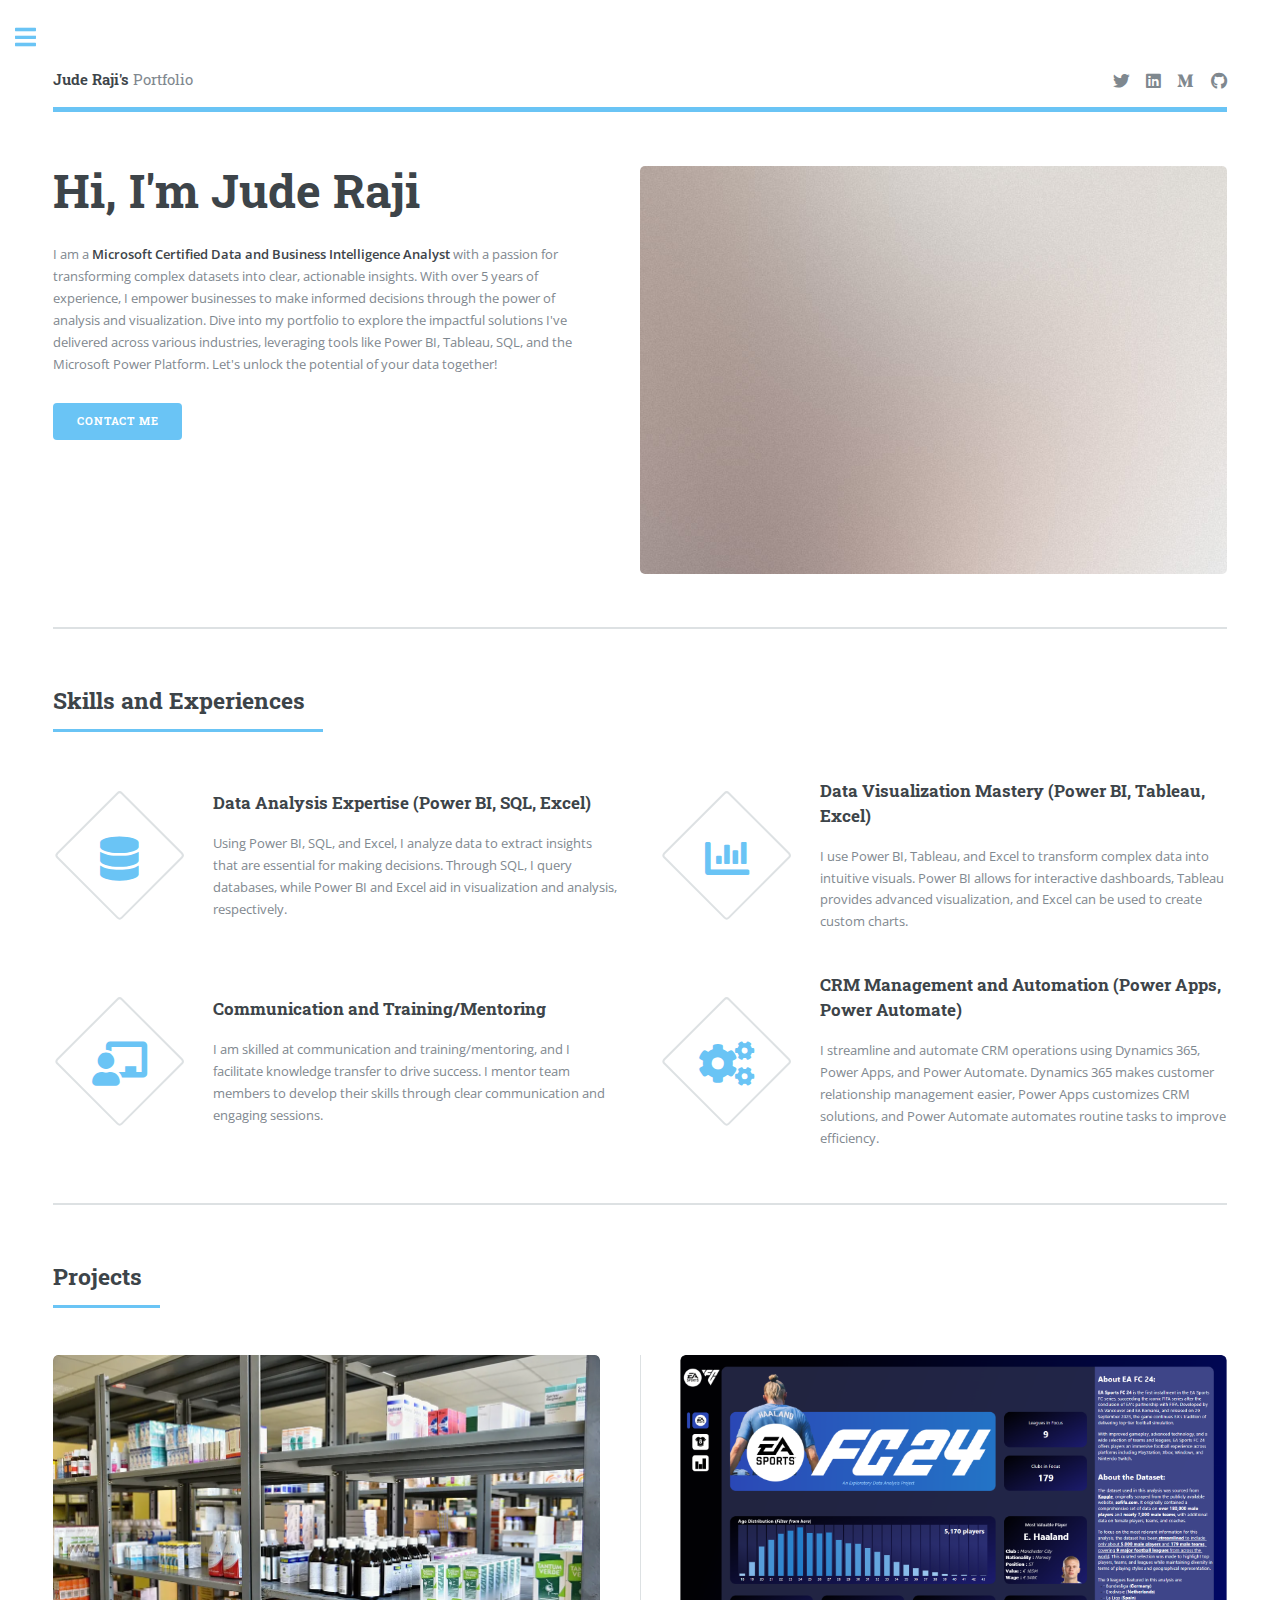
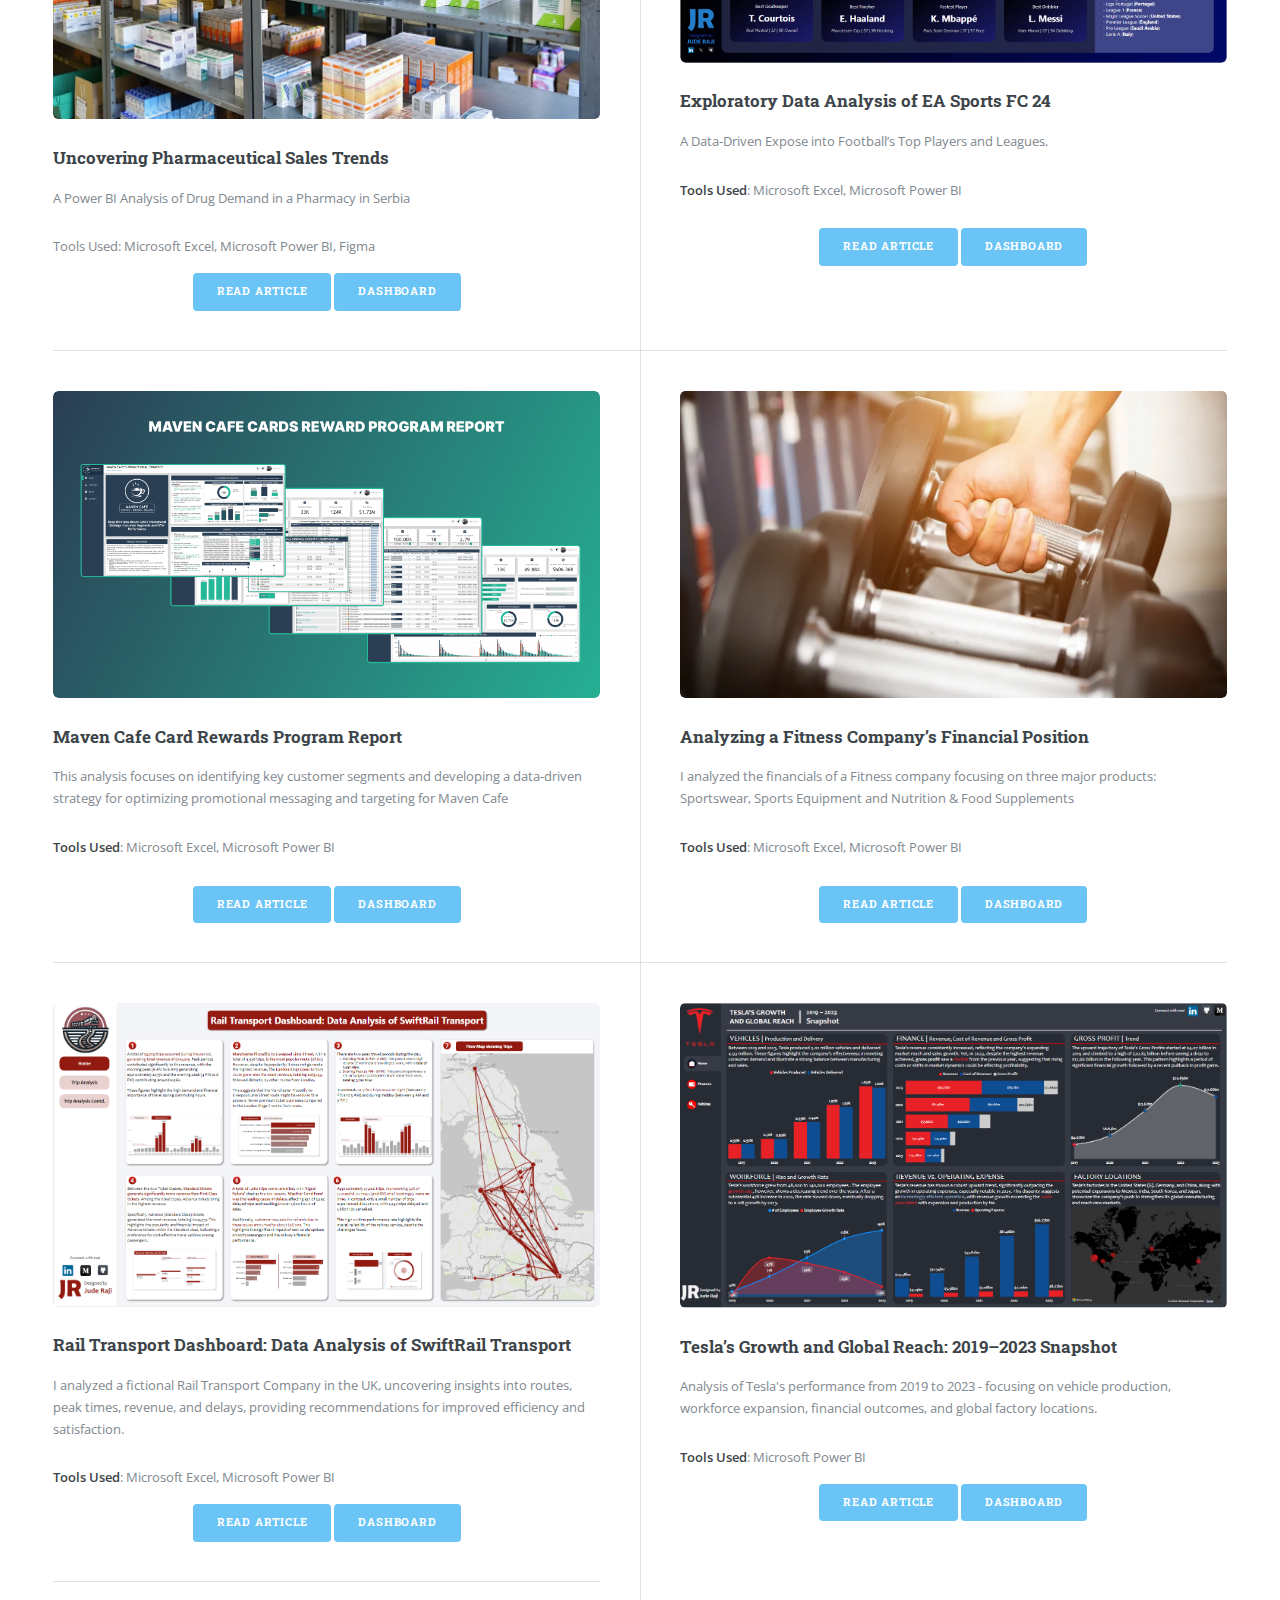
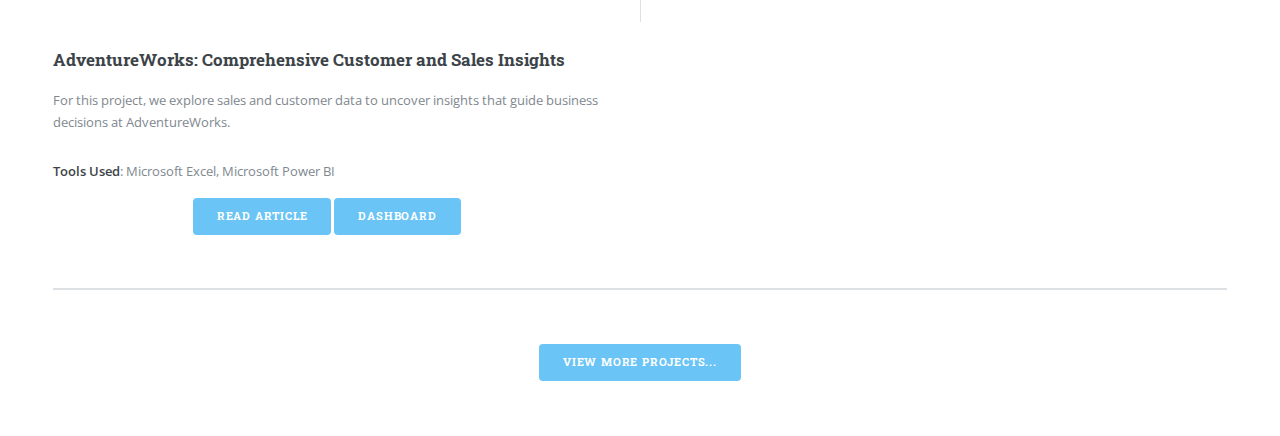
==== commit 0a766176: "Update index.html" ====
--- a/index.html
+++ b/index.html
@@ -95,11 +95,23 @@
 									</header>
 										<div class="posts">
 											<article>
+												<a href="https://app.powerbi.com/view?r=eyJrIjoiOTU2OWFiMzAtMTNiMC00NGQ4LTk4OTktNDRjZmQxNzY3ZDQ2IiwidCI6ImQwMjZkZjkxLTg4MTYtNDIyNS04YmIyLWMzODJhOGUxZWYwYyJ9" class="image">
+												    <img src="images/Pharma_Sales/pharmasales.png" alt="" />
+												</a>
+												<h3>Uncovering Pharmaceutical Sales Trends</h3>
+												<p>A Power BI Analysis of Drug Demand in a Pharmacy in Serbia</p>
+												<p3>Tools Used: Microsoft Excel, Microsoft Power BI, Figma</p3>
+												<div class="action-buttons" style="text-align: center; margin-top: 15px;">
+												    <a href="https://medium.com/@juderaji/uncovering-pharmaceutical-sales-trends-a-power-bi-analysis-of-drug-demand-in-serbia-56199a2c4234" class="button primary">Read Article</a>
+												    <a href="https://app.powerbi.com/view?r=eyJrIjoiOTU2OWFiMzAtMTNiMC00NGQ4LTk4OTktNDRjZmQxNzY3ZDQ2IiwidCI6ImQwMjZkZjkxLTg4MTYtNDIyNS04YmIyLWMzODJhOGUxZWYwYyJ9" class="button primary">Dashboard</a>
+												</div>
+											</article>
+											<article>
 												<a href="https://app.powerbi.com/view?r=eyJrIjoiY2FkODQyNDgtZTM5My00NTllLWI4ZTUtZDA1NDhlZjU3OTVkIiwidCI6ImQwMjZkZjkxLTg4MTYtNDIyNS04YmIyLWMzODJhOGUxZWYwYyJ9" class="image"><img src="images/EA FC 24/EAFC24_StartScreen.png" alt="" /></a>
 												<h3>Exploratory Data Analysis of EA Sports FC 24</h3>
 												<p>A Data-Driven Expose into Football’s Top Players and Leagues.</p>
 												<p><strong>Tools Used</strong>: Microsoft Excel, Microsoft Power BI</p>
-												<div class="action-buttons">
+												<div class="action-buttons" style="text-align: center; margin-top: 15px;">
 										                	<a href="https://medium.com/@juderaji/exploratory-data-analysis-ea-sports-fc-24-95730f2a1489" class="button primary">Read Article</a>
 										                	<a href="https://app.powerbi.com/view?r=eyJrIjoiY2FkODQyNDgtZTM5My00NTllLWI4ZTUtZDA1NDhlZjU3OTVkIiwidCI6ImQwMjZkZjkxLTg4MTYtNDIyNS04YmIyLWMzODJhOGUxZWYwYyJ9" class="button primary">Dashboard</a>
 										            	</div>
@@ -110,7 +122,7 @@
 												<h3>Maven Cafe Card Rewards Program Report</h3>
 												<p>This analysis focuses on identifying key customer segments and developing a data-driven strategy for optimizing promotional messaging and targeting for Maven Cafe</p>
 												<p><strong>Tools Used</strong>: Microsoft Excel, Microsoft Power BI</p>
-												<div class="action-buttons">
+												<div class="action-buttons" style="text-align: center; margin-top: 15px;">
 													<a href="https://medium.com/@juderaji/maven-cafe-card-rewards-program-report-a955edcffc1b" class="button primary">Read Article</a>
 													<a href="https://app.powerbi.com/view?r=eyJrIjoiYzIwMWZmNzMtZDNlNC00N2NlLTgxMGYtMDk4ZmJiODBmMmEwIiwidCI6ImQwMjZkZjkxLTg4MTYtNDIyNS04YmIyLWMzODJhOGUxZWYwYyJ9" class="button primary">Dashboard</a>
 												</div>
@@ -121,7 +133,7 @@
 												<h3>Analyzing a Fitness Company’s Financial Position</h3>
 												<p>I analyzed the financials of a Fitness company focusing on three major products: Sportswear, Sports Equipment and Nutrition & Food Supplements</p>
 												<p><strong>Tools Used</strong>: Microsoft Excel, Microsoft Power BI</p>
-												<div class="action-buttons">
+												<div class="action-buttons" style="text-align: center; margin-top: 15px;">
 													<a href="https://medium.com/@juderaji/analyzing-a-fitness-companys-financial-position-abd862b62f04" class="button primary">Read Article</a>
 													<a href="https://app.powerbi.com/view?r=eyJrIjoiNjVjZTExYTgtOGJiNC00ZjJkLTkwZmMtMTI0N2MzZTQ2OGU0IiwidCI6ImQwMjZkZjkxLTg4MTYtNDIyNS04YmIyLWMzODJhOGUxZWYwYyJ9" class="button primary">Dashboard</a>
 												</div>
@@ -132,7 +144,7 @@
 												<h3>Rail Transport Dashboard: Data Analysis of SwiftRail Transport</h3>
 												<p>I analyzed a fictional Rail Transport Company in the UK, uncovering insights into routes, peak times, revenue, and delays, providing recommendations for improved efficiency and satisfaction.</p>
 												<p3><strong>Tools Used</strong>: Microsoft Excel, Microsoft Power BI</p3>
-												<div class="action-buttons">
+												<div class="action-buttons" style="text-align: center; margin-top: 15px;">
 													<a href="https://medium.com/@juderaji/my-submission-for-maven-rail-challenge-115980c542a7" class="button primary">Read Article</a>
 													<a href="https://app.powerbi.com/view?r=eyJrIjoiY2VkOTg0N2MtZjNmNy00OTk2LTk1MTktNTIzNGIyZmZjZmUxIiwidCI6ImQwMjZkZjkxLTg4MTYtNDIyNS04YmIyLWMzODJhOGUxZWYwYyJ9" class="button primary">Dashboard</a>
 										            	</div>
@@ -143,7 +155,7 @@
 												<h3>Tesla’s Growth and Global Reach: 2019–2023 Snapshot</h3>
 												<p>Analysis of Tesla's performance from 2019 to 2023 - focusing on vehicle production, workforce expansion, financial outcomes, and global factory locations.</p>
 												<p3><strong>Tools Used</strong>: Microsoft Power BI</p3>
-												<div class="action-buttons">
+												<div class="action-buttons" style="text-align: center; margin-top: 15px;">
 													<a href="https://medium.com/@juderaji/teslas-growth-and-global-reach-2019-2023-snapshot-f76f0f666e65" class="button primary">Read Article</a>
 													<a href="https://app.powerbi.com/view?r=eyJrIjoiMDMxMTI1MDMtNGEyZC00YjNkLWE3NjAtYWJkMTcxN2E5N2E1IiwidCI6ImQwMjZkZjkxLTg4MTYtNDIyNS04YmIyLWMzODJhOGUxZWYwYyJ9" class="button primary">Dashboard</a>
 										            	</div>
@@ -154,7 +166,7 @@
 										            	<h3>AdventureWorks: Comprehensive Customer and Sales Insights</h3>
 										            	<p>For this project, we explore sales and customer data to uncover insights that guide business decisions at AdventureWorks.</p>
 										            	<p3><strong>Tools Used</strong>: Microsoft Excel, Microsoft Power BI</p3>
-												<div class="action-buttons">
+												<div class="action-buttons" style="text-align: center; margin-top: 15px;">
 										                	<a href="https://medium.com/@juderaji/adventureworks-comprehensive-customer-and-sales-insights-b11faa9f3736" class="button primary">Read Article</a>
 										                	<a href="https://app.powerbi.com/view?r=eyJrIjoiNTlkMjBlOGYtYzFkNS00NGUzLWIxZDQtYjA2ZGI0MGQ2ZWM3IiwidCI6ImQwMjZkZjkxLTg4MTYtNDIyNS04YmIyLWMzODJhOGUxZWYwYyJ9" class="button primary">Dashboard</a>
 										            	</div>
@@ -191,6 +203,7 @@
 										<li><a href="projects.html">Projects</a></li>
 										<li><a href="https://drive.google.com/file/d/1DKrSkUPFk3HfWQC4Z0gSmHMMOM194wja/view?usp=drive_link">View my Resume</a></li>
 										<li><a href="https://drive.google.com/drive/folders/1iQTUfNhPxMp0O7bPFYZOD3nHFOKK0EOF?usp=sharing">Find Sample Datasets Here</a></li>
+										<li><a href="https://juderaji.medium.com/">Visit my blog</a></li>
 									</ul>
 								</nav>
 
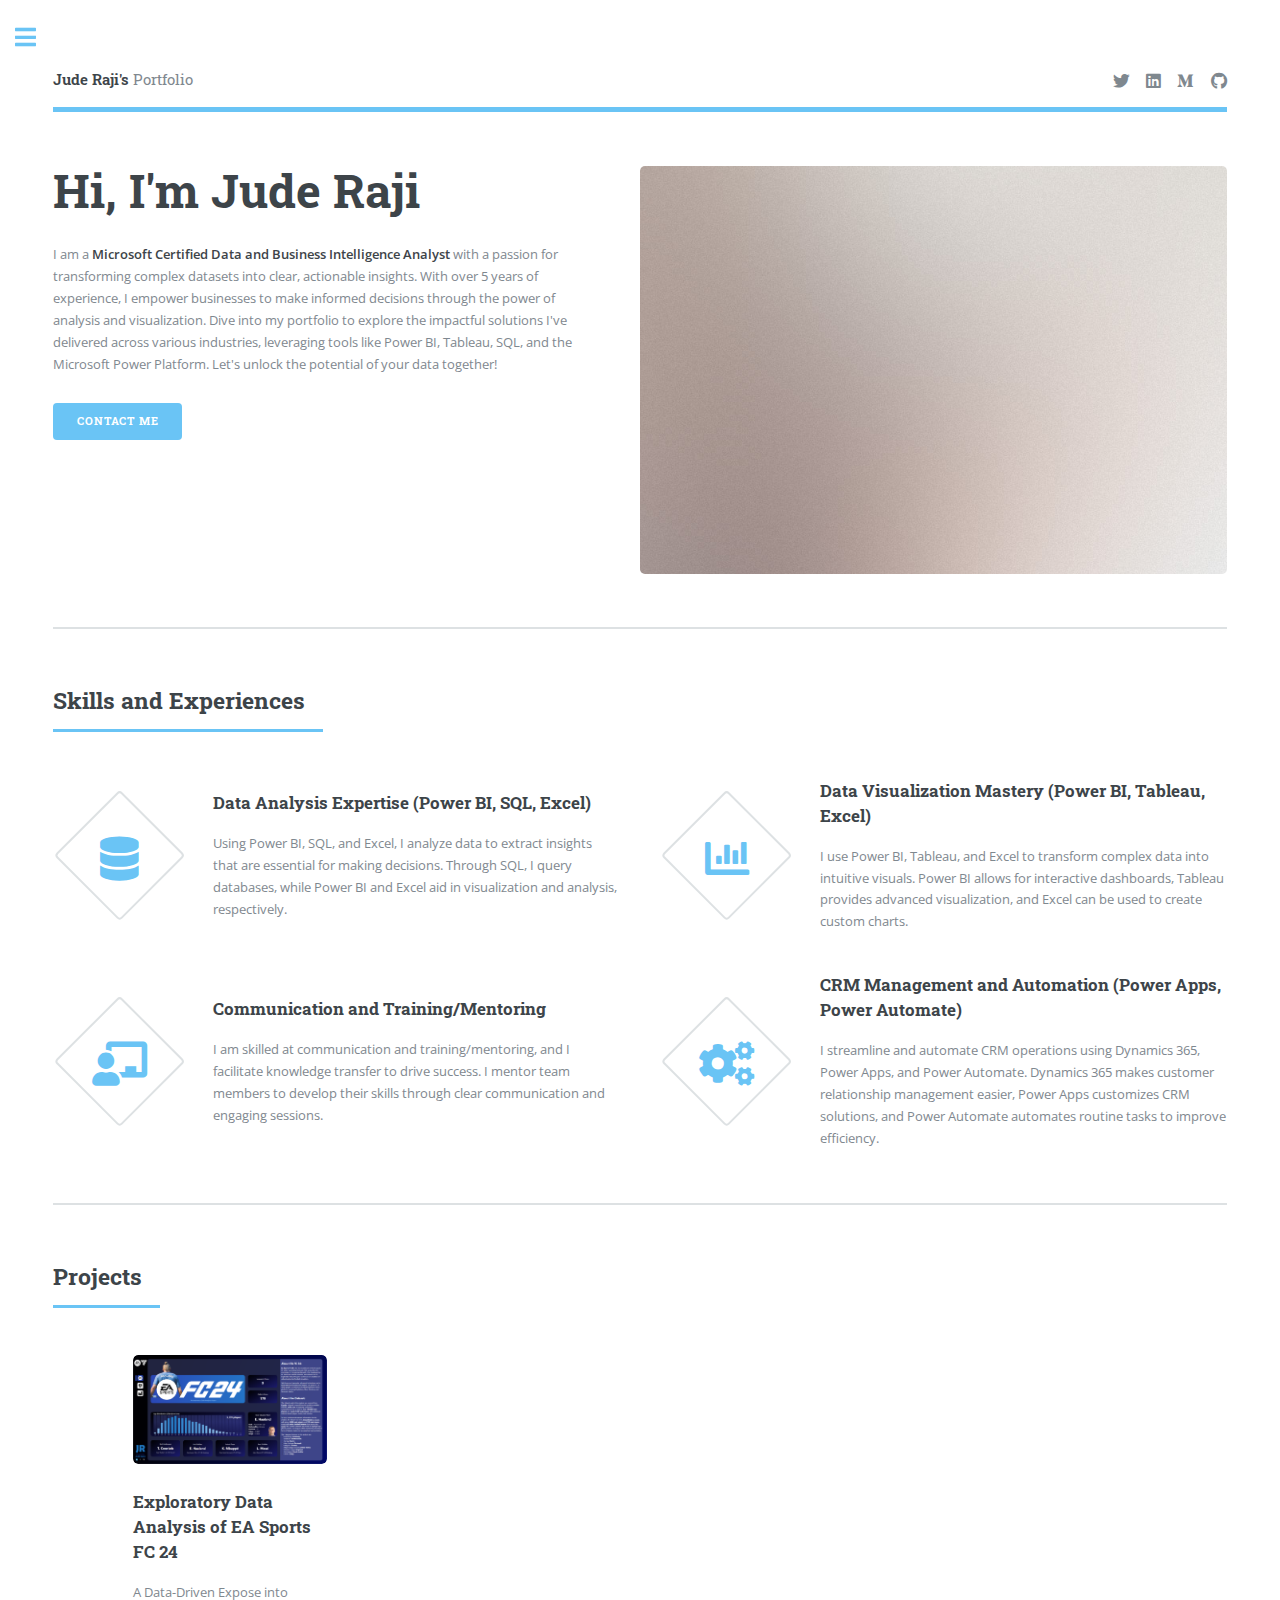
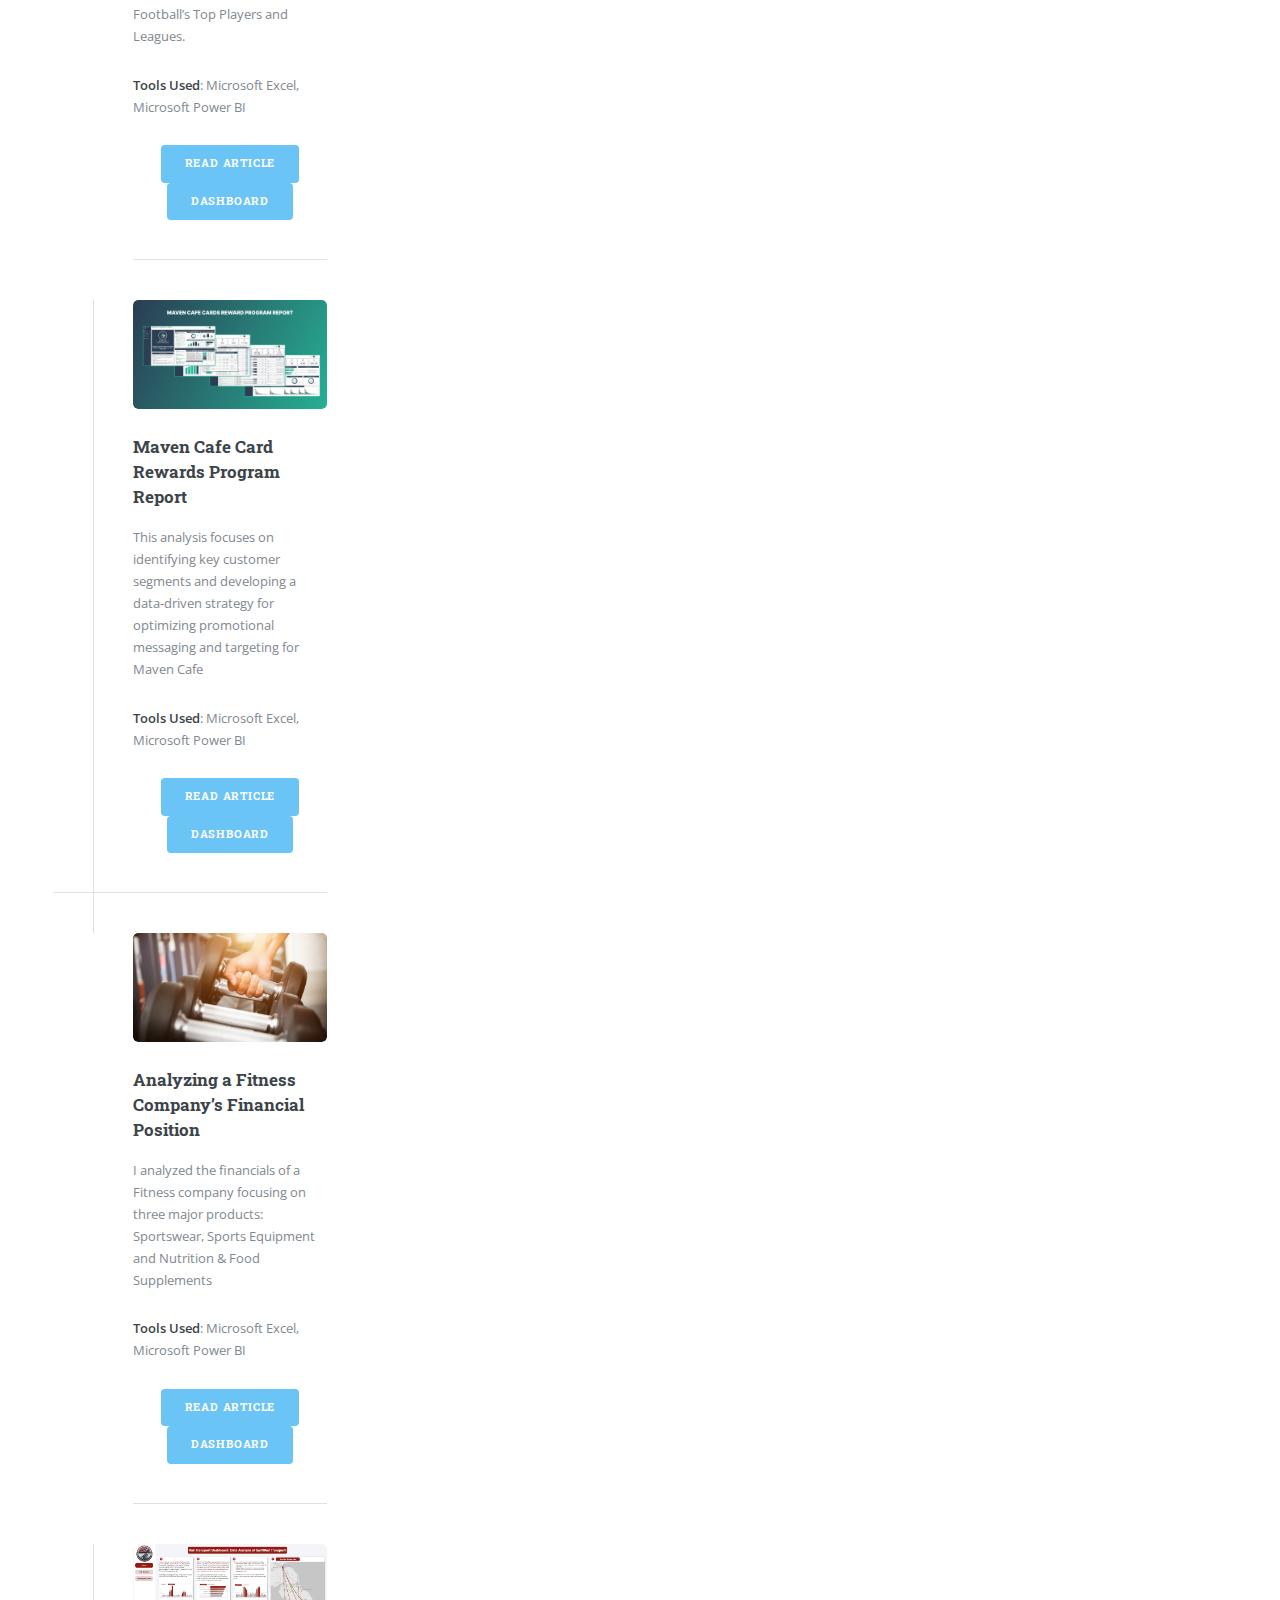
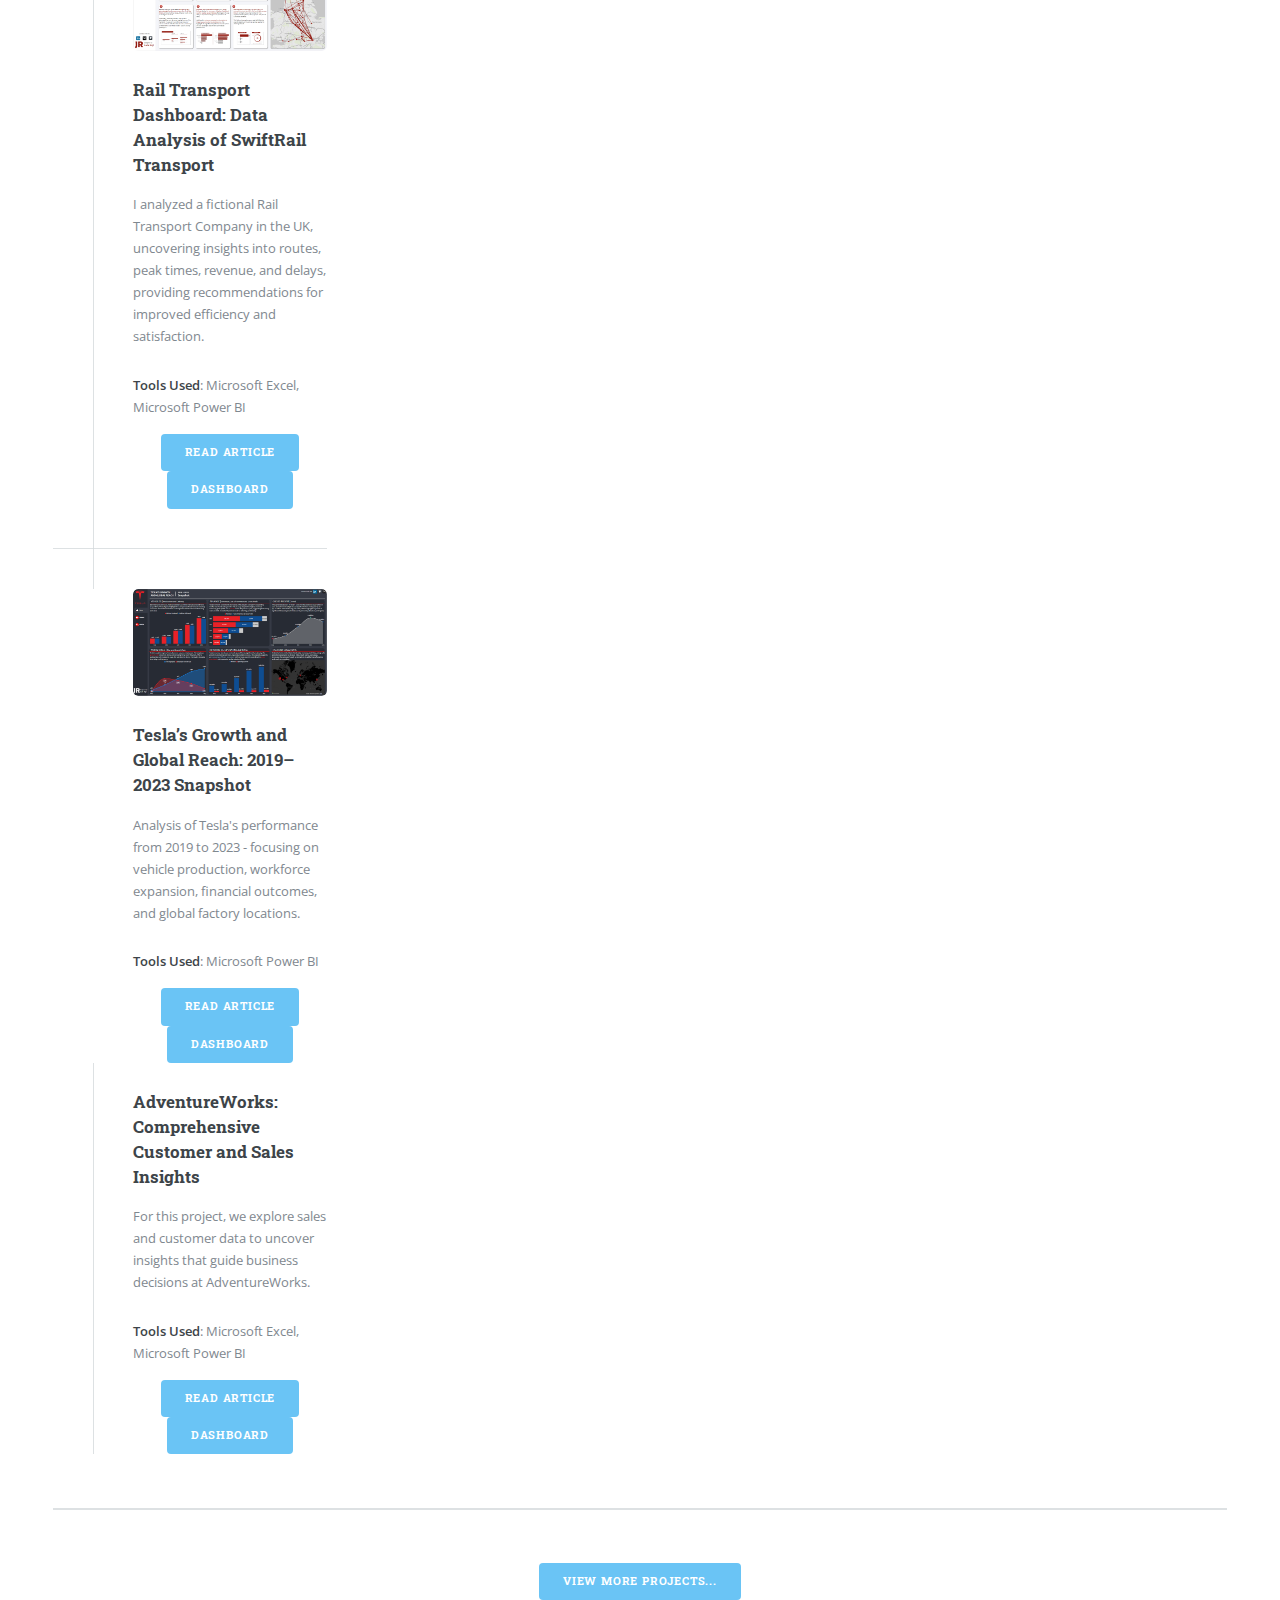
==== commit e18e8b1a: "Update index.html" ====
--- a/index.html
+++ b/index.html
@@ -95,17 +95,6 @@
 									</header>
 										<div class="posts">
 											<article>
-												<a href="https://app.powerbi.com/view?r=eyJrIjoiOTU2OWFiMzAtMTNiMC00NGQ4LTk4OTktNDRjZmQxNzY3ZDQ2IiwidCI6ImQwMjZkZjkxLTg4MTYtNDIyNS04YmIyLWMzODJhOGUxZWYwYyJ9" class="image">
-												    <img src="images/Pharma_Sales/pharmasales.png" alt="" />
-												</a>
-												<h3>Uncovering Pharmaceutical Sales Trends</h3>
-												<p>A Power BI Analysis of Drug Demand in a Pharmacy in Serbia</p>
-												<p3>Tools Used: Microsoft Excel, Microsoft Power BI, Figma</p3>
-												<div class="action-buttons" style="text-align: center; margin-top: 15px;">
-												    <a href="https://medium.com/@juderaji/uncovering-pharmaceutical-sales-trends-a-power-bi-analysis-of-drug-demand-in-serbia-56199a2c4234" class="button primary">Read Article</a>
-												    <a href="https://app.powerbi.com/view?r=eyJrIjoiOTU2OWFiMzAtMTNiMC00NGQ4LTk4OTktNDRjZmQxNzY3ZDQ2IiwidCI6ImQwMjZkZjkxLTg4MTYtNDIyNS04YmIyLWMzODJhOGUxZWYwYyJ9" class="button primary">Dashboard</a>
-												</div>
-											</article>
 											<article>
 												<a href="https://app.powerbi.com/view?r=eyJrIjoiY2FkODQyNDgtZTM5My00NTllLWI4ZTUtZDA1NDhlZjU3OTVkIiwidCI6ImQwMjZkZjkxLTg4MTYtNDIyNS04YmIyLWMzODJhOGUxZWYwYyJ9" class="image"><img src="images/EA FC 24/EAFC24_StartScreen.png" alt="" /></a>
 												<h3>Exploratory Data Analysis of EA Sports FC 24</h3>
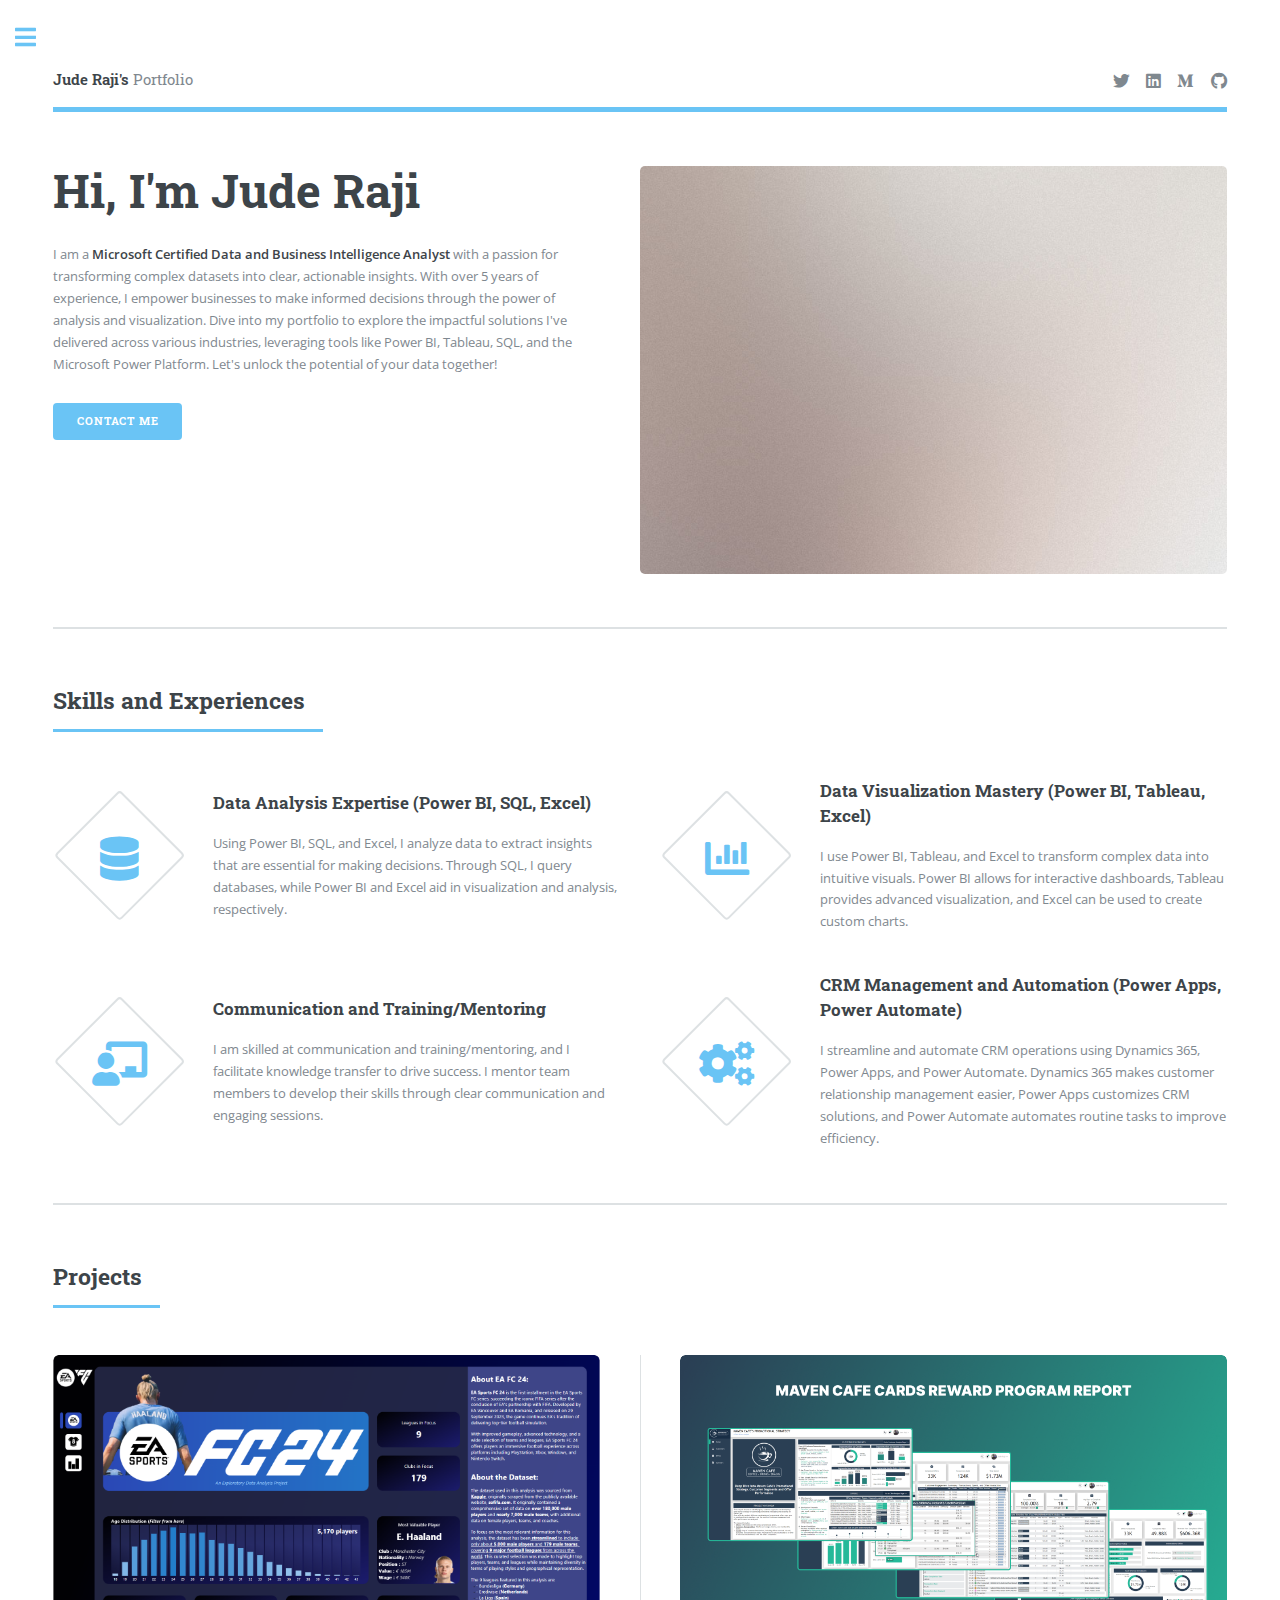
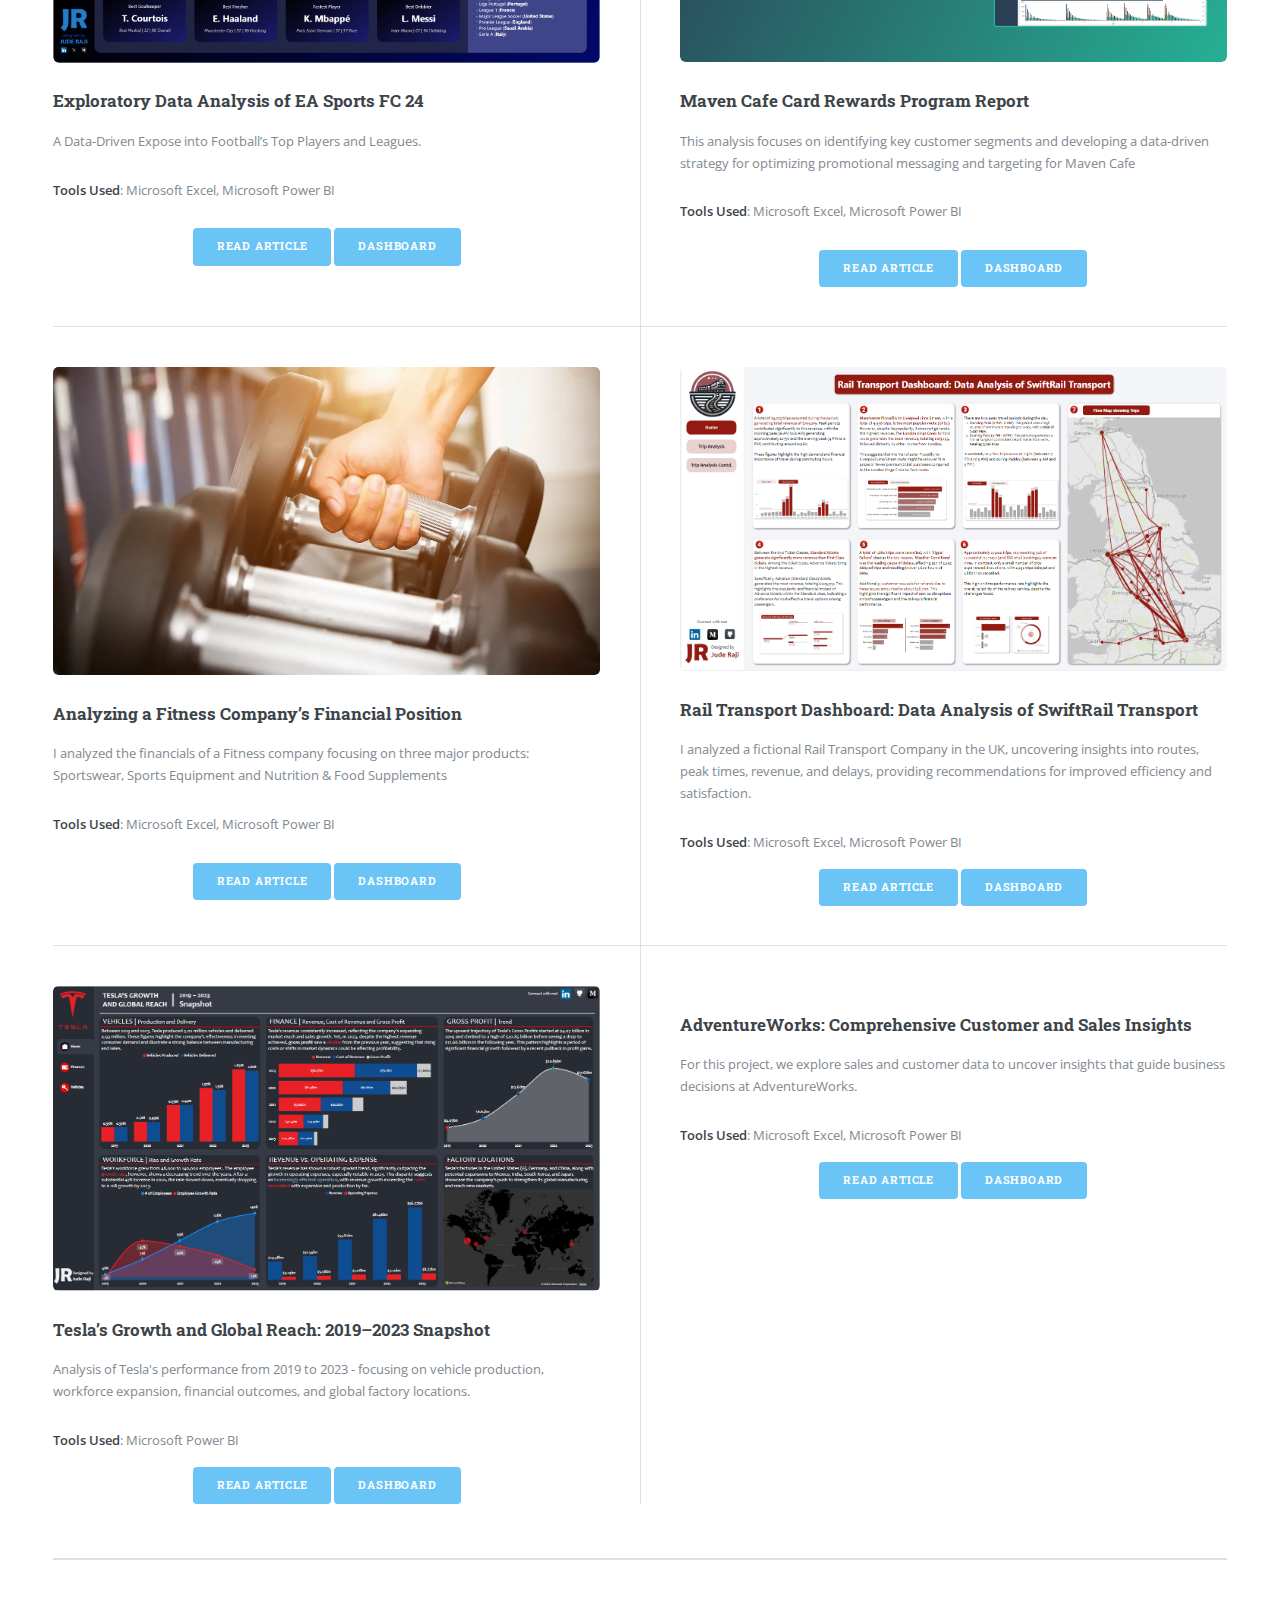
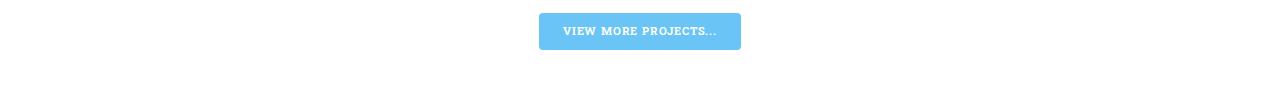
==== commit 78386b7d: "Update index.html" ====
--- a/index.html
+++ b/index.html
@@ -95,7 +95,6 @@
 									</header>
 										<div class="posts">
 											<article>
-											<article>
 												<a href="https://app.powerbi.com/view?r=eyJrIjoiY2FkODQyNDgtZTM5My00NTllLWI4ZTUtZDA1NDhlZjU3OTVkIiwidCI6ImQwMjZkZjkxLTg4MTYtNDIyNS04YmIyLWMzODJhOGUxZWYwYyJ9" class="image"><img src="images/EA FC 24/EAFC24_StartScreen.png" alt="" /></a>
 												<h3>Exploratory Data Analysis of EA Sports FC 24</h3>
 												<p>A Data-Driven Expose into Football’s Top Players and Leagues.</p>
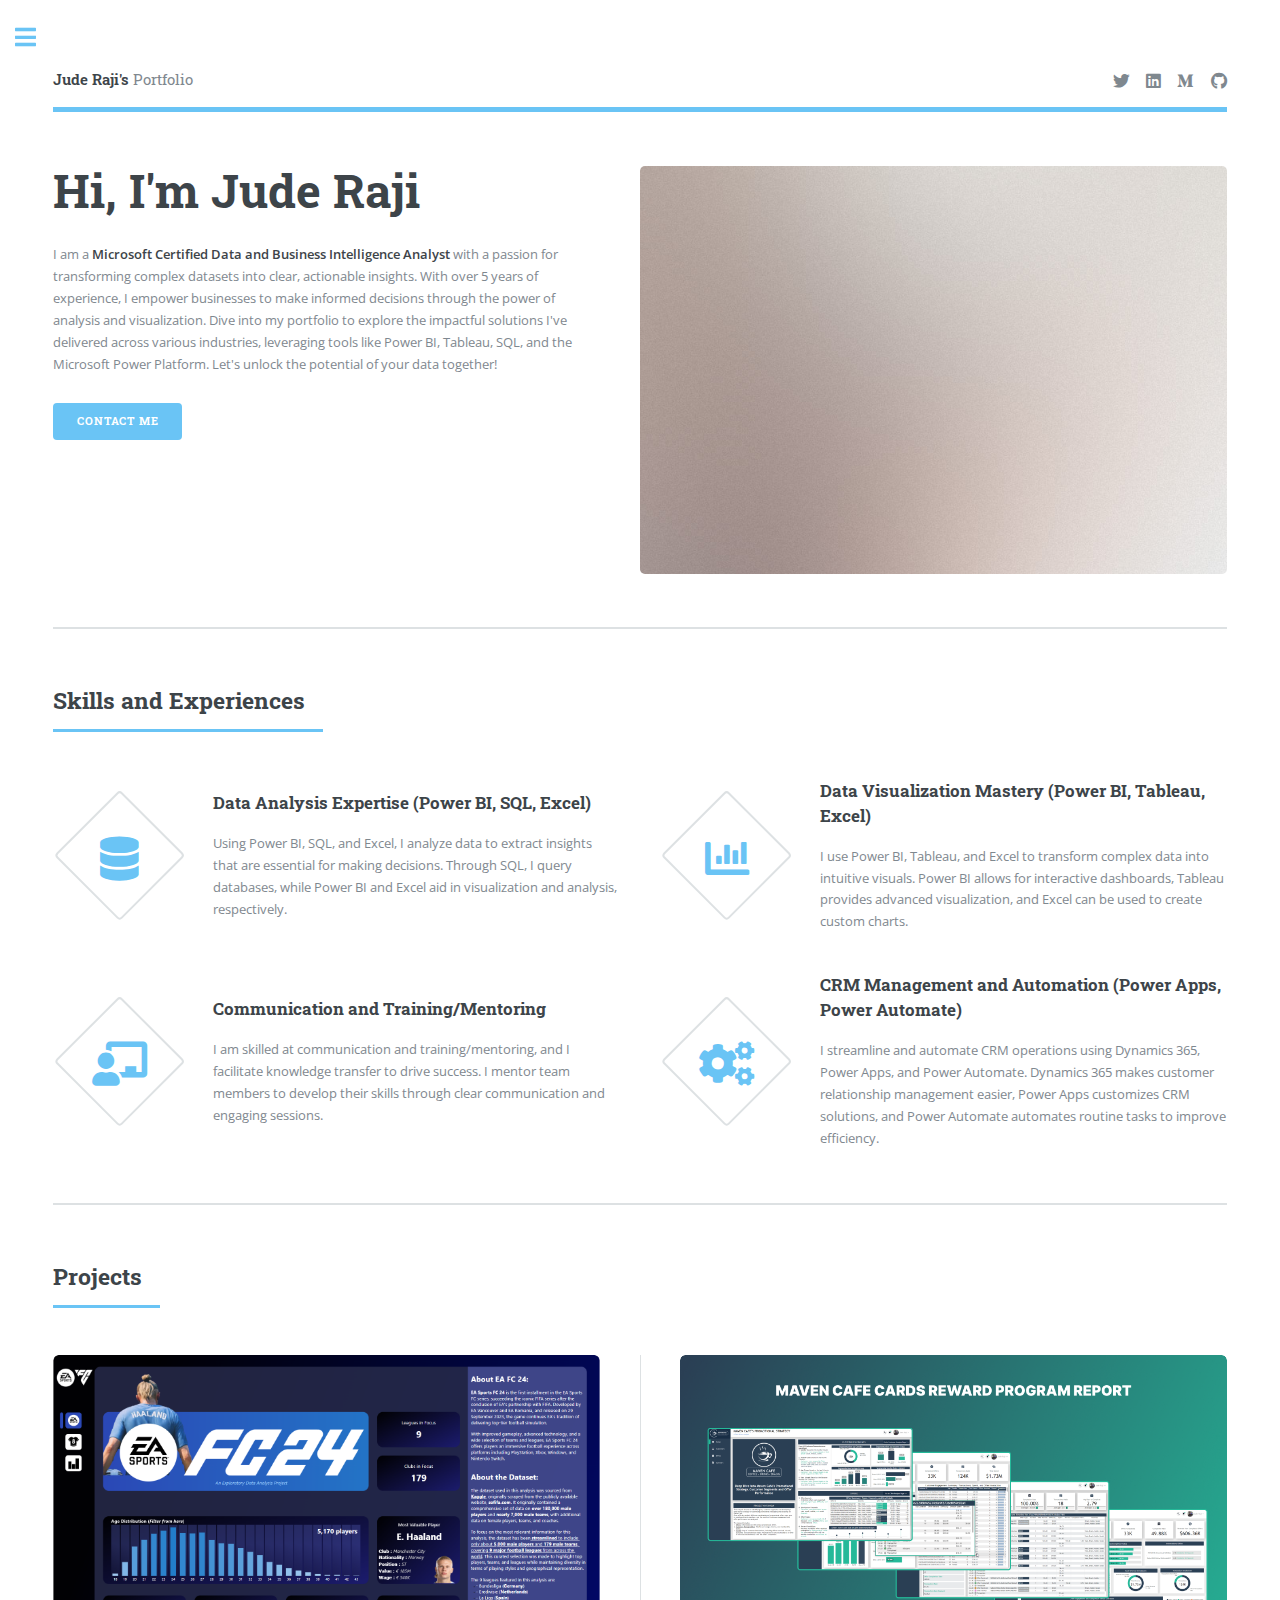
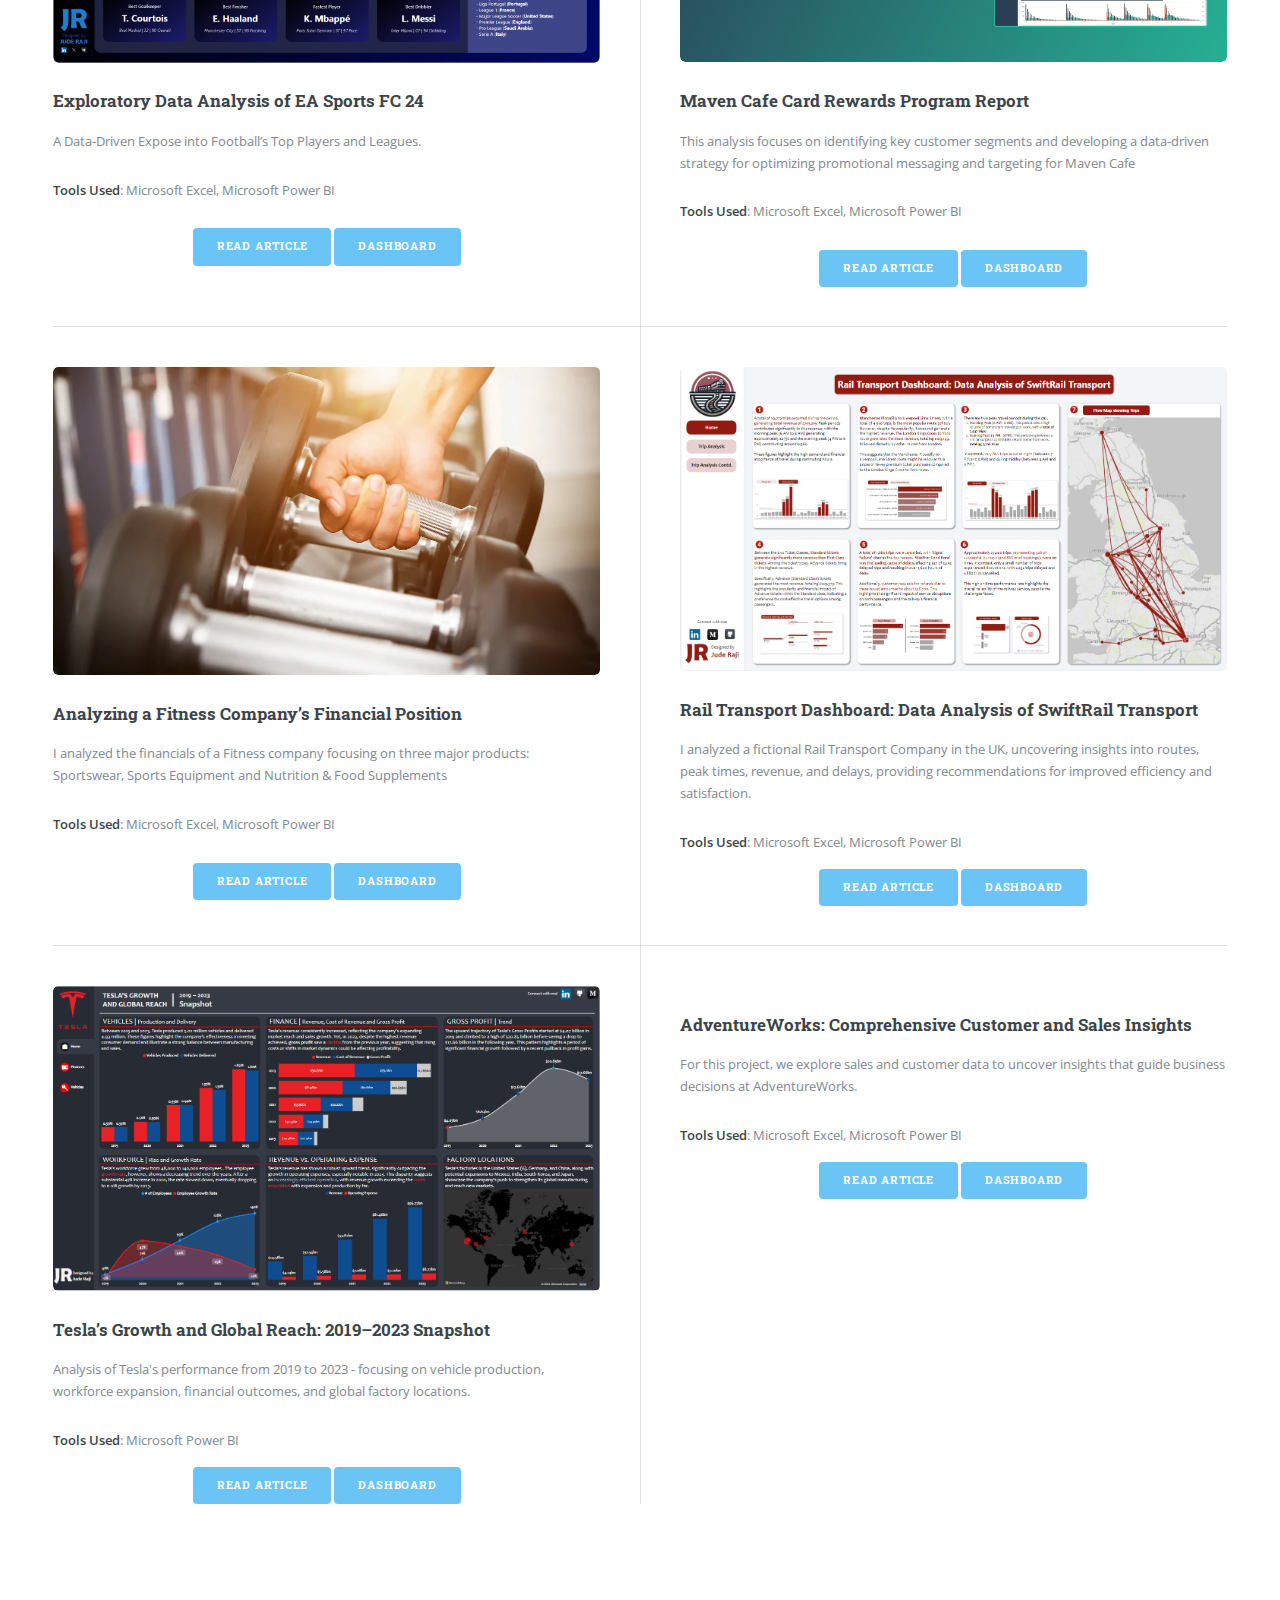
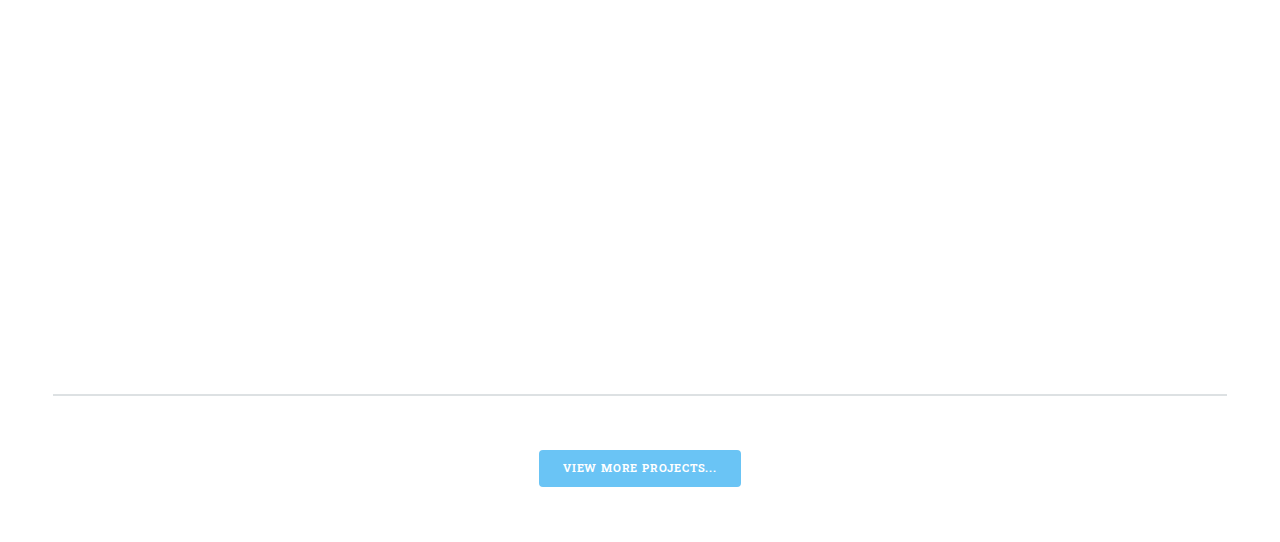
==== commit 71828abd: "Update index.html" ====
--- a/index.html
+++ b/index.html
@@ -161,6 +161,12 @@
 										        </article>
 										</div>
 								</section>
+							<iframe
+							    allow="microphone;"
+							    width="350"
+							    height="430"
+							    src="https://console.dialogflow.com/api-client/demo/embedded/3d521ab0-352b-42fa-ab55-44639564f875">
+							</iframe>
 							<section class="split contact">
 								<ul class="actions special">
 									<li>
@@ -204,7 +210,7 @@
 									<p>I am available for Data Analysis roles, Projects, Freelance, and Contract Roles.</p>
 									<ul class="contact">
 										<li class="icon solid fa-envelope"><a href="mailto:juderaji10@gmail.com">juderaji10@gmail.com</a></li>
-										<li class="icon solid fa-home">Brampton • Ontario • Canada</li>
+										<li class="icon solid fa-home">Toronto • Ontario • Canada</li>
 									</ul>
 								</section>
 
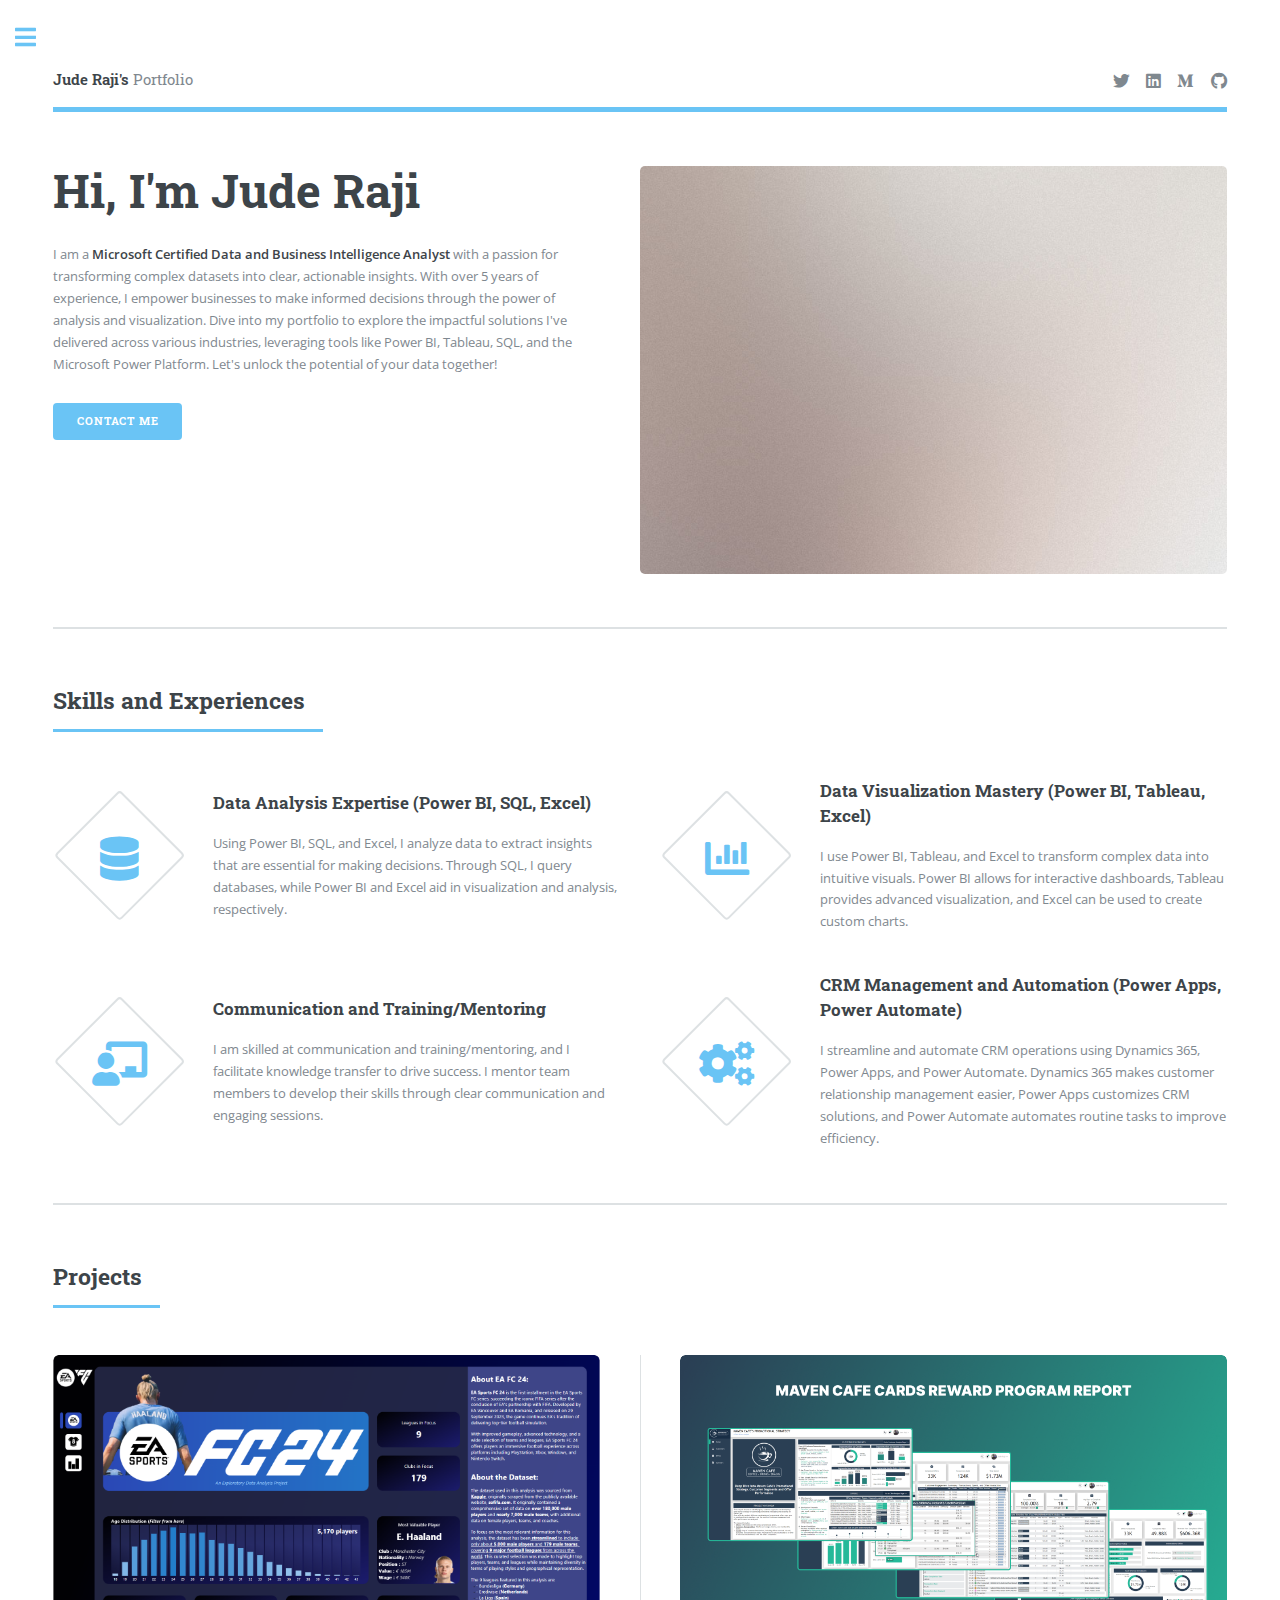
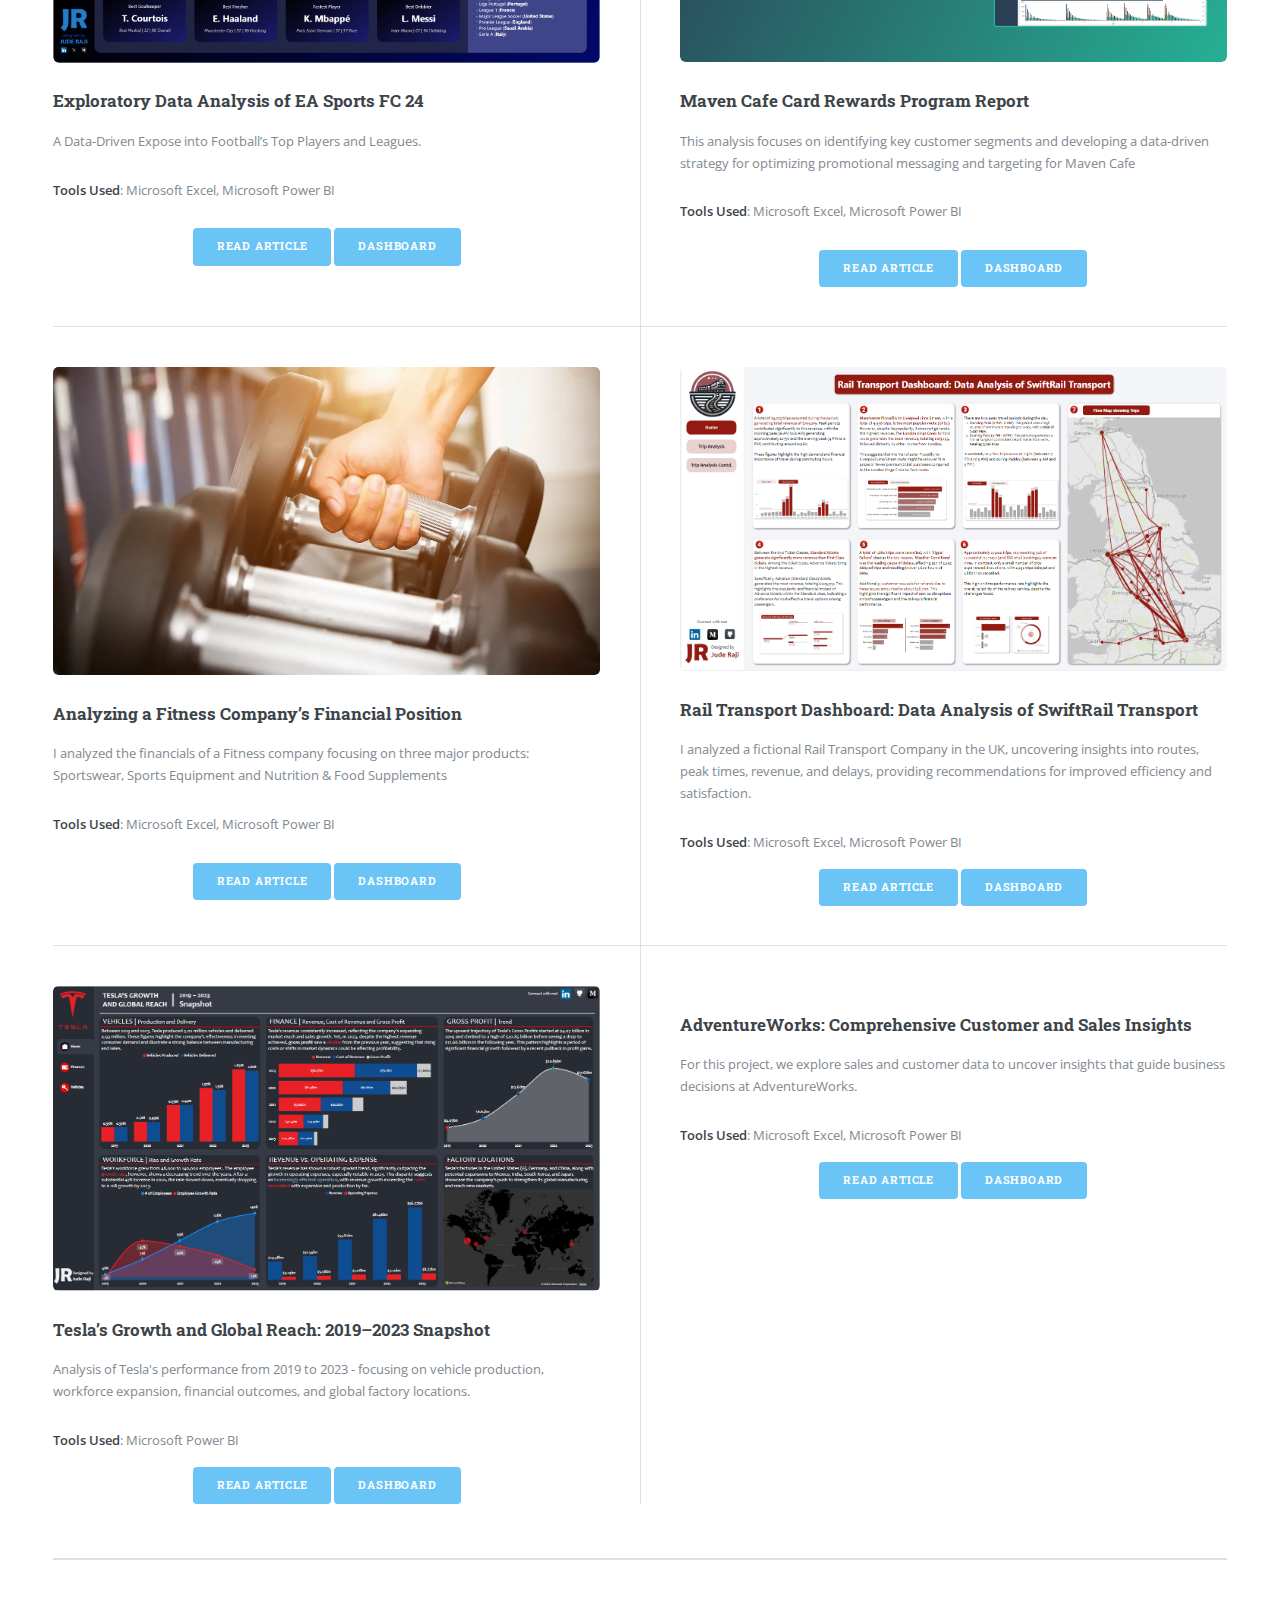
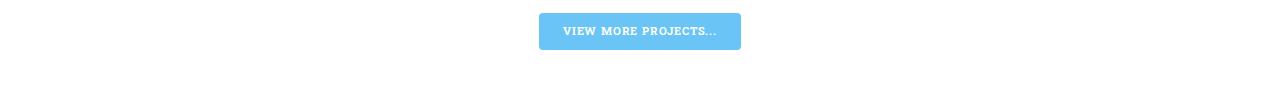
==== commit dcd02713: "Update index.html" ====
--- a/index.html
+++ b/index.html
@@ -161,12 +161,6 @@
 										        </article>
 										</div>
 								</section>
-							<iframe
-							    allow="microphone;"
-							    width="350"
-							    height="430"
-							    src="https://console.dialogflow.com/api-client/demo/embedded/3d521ab0-352b-42fa-ab55-44639564f875">
-							</iframe>
 							<section class="split contact">
 								<ul class="actions special">
 									<li>
